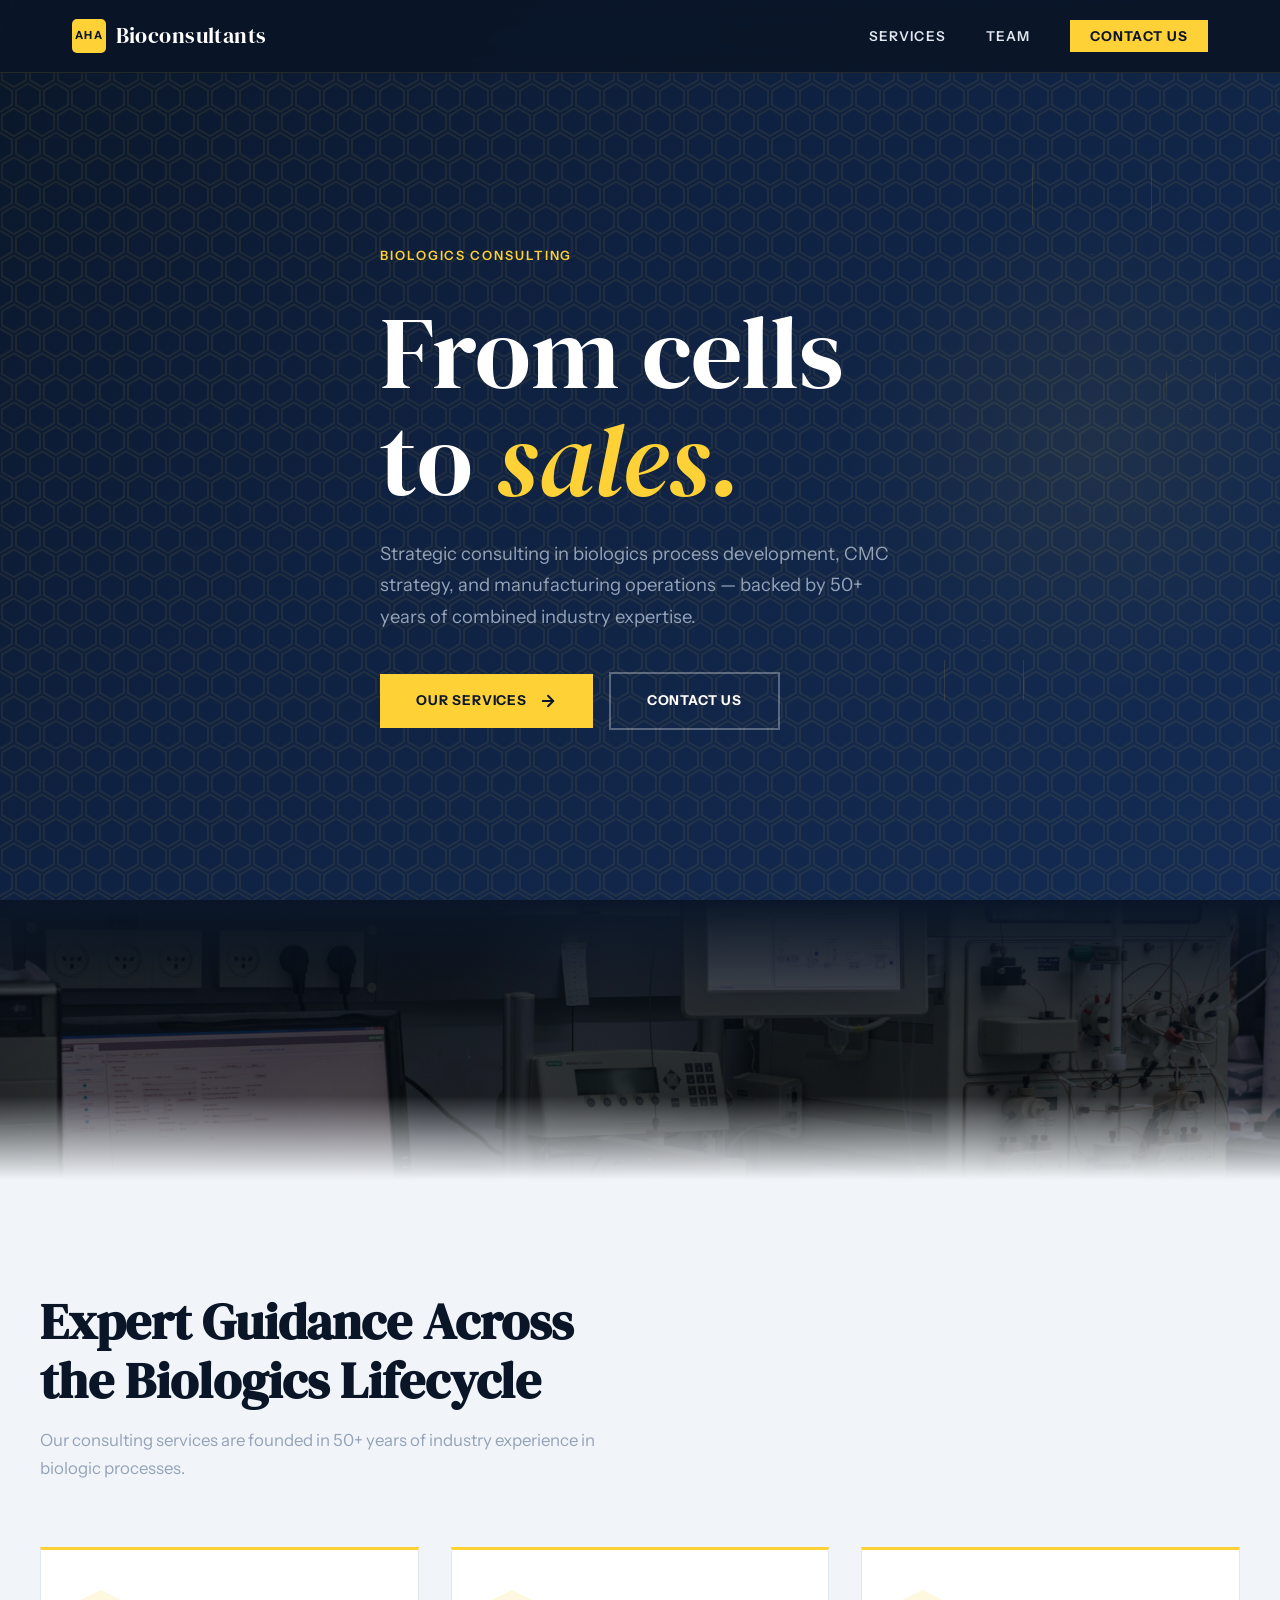
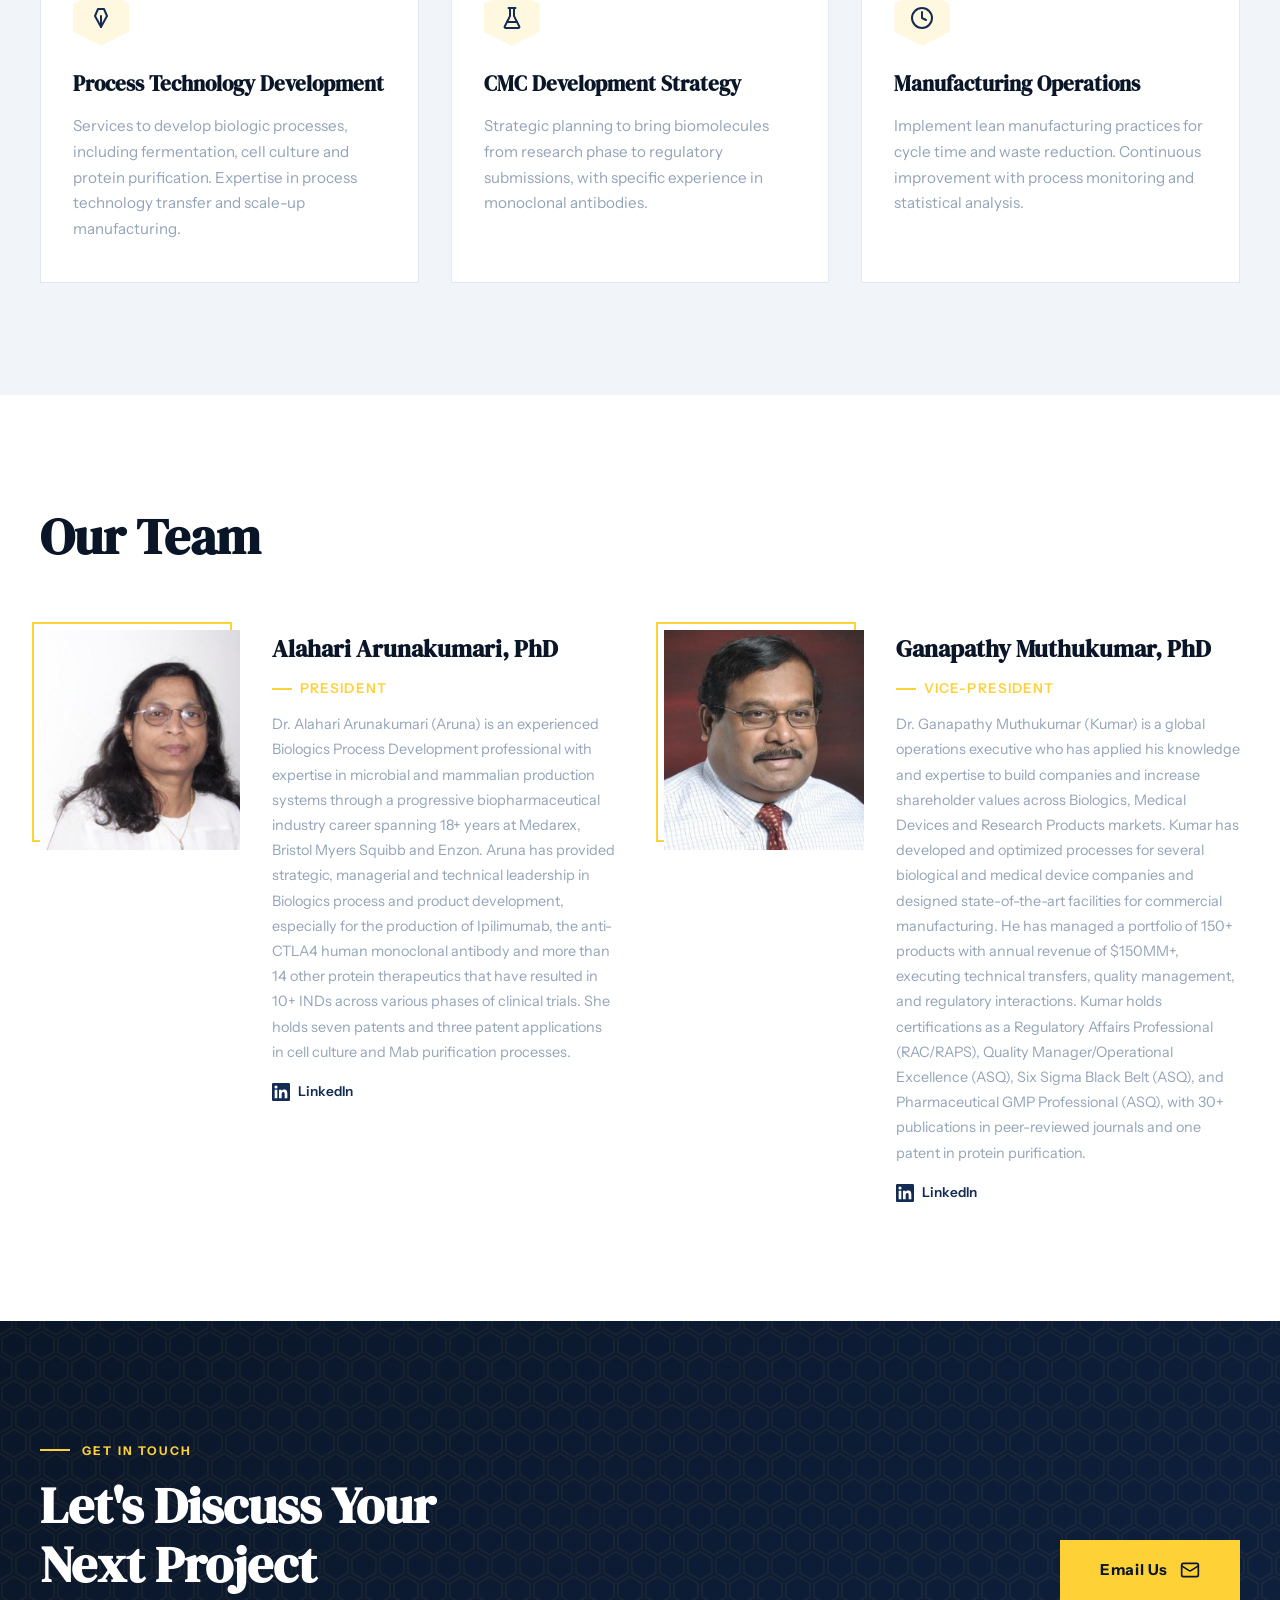
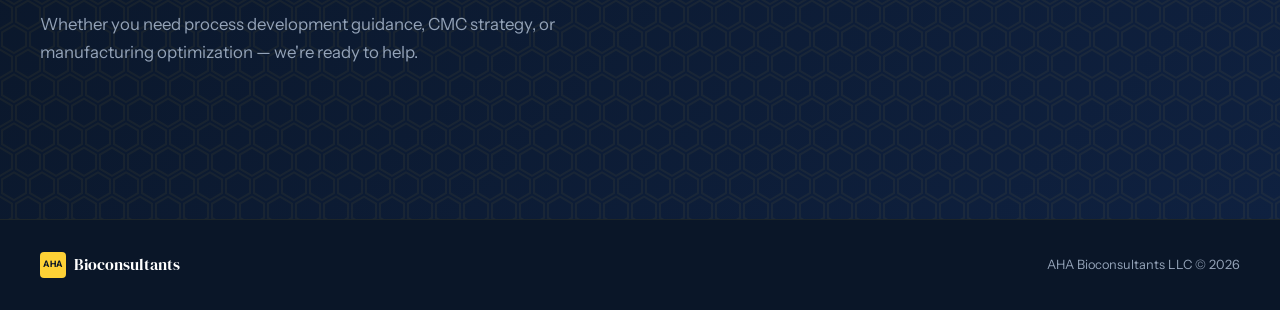
==== index.html @ 20a1c42f "Initial commit: AHA Bioconsultants website rebuild Modern single-page static site replacing the old " ====
<!DOCTYPE html>
<html lang="en">
<head>
    <meta charset="UTF-8">
    <meta name="viewport" content="width=device-width, initial-scale=1.0">
    <title>AHA Bioconsultants — From Cells to Sales</title>
    <meta name="description" content="AHA Bioconsultants provides expert consulting in biologics process development, CMC strategy, and manufacturing operations with 50+ years of combined industry experience.">
    <link rel="preconnect" href="https://fonts.googleapis.com">
    <link rel="preconnect" href="https://fonts.gstatic.com" crossorigin>
    <link href="https://fonts.googleapis.com/css2?family=DM+Serif+Display:ital@0;1&family=Instrument+Sans:wght@400;500;600;700&display=swap" rel="stylesheet">
    <style>
        /* ============================================
           CSS VARIABLES & RESET
           ============================================ */
        :root {
            --navy-900: #0a1628;
            --navy-800: #0f2140;
            --navy-700: #142c54;
            --navy-600: #1a3a6e;
            --navy-500: #234d8a;
            --slate-700: #364152;
            --slate-400: #94a3b8;
            --slate-200: #e2e8f0;
            --slate-100: #f1f5f9;
            --white: #ffffff;
            --yellow: #fed136;
            --yellow-dim: rgba(254, 209, 54, 0.15);
            --yellow-glow: rgba(254, 209, 54, 0.3);
            --font-display: 'DM Serif Display', Georgia, serif;
            --font-body: 'Instrument Sans', -apple-system, sans-serif;
        }

        *, *::before, *::after {
            margin: 0;
            padding: 0;
            box-sizing: border-box;
        }

        html {
            scroll-behavior: smooth;
            scroll-padding-top: 80px;
        }

        body {
            font-family: var(--font-body);
            color: var(--slate-700);
            background: var(--white);
            line-height: 1.6;
            -webkit-font-smoothing: antialiased;
            overflow-x: hidden;
        }

        img {
            max-width: 100%;
            display: block;
        }

        a {
            color: inherit;
            text-decoration: none;
        }

        /* ============================================
           ANIMATIONS
           ============================================ */
        @keyframes fadeUp {
            from { opacity: 0; transform: translateY(30px); }
            to   { opacity: 1; transform: translateY(0); }
        }

        @keyframes fadeIn {
            from { opacity: 0; }
            to   { opacity: 1; }
        }

        @keyframes slideRight {
            from { opacity: 0; transform: translateX(-40px); }
            to   { opacity: 1; transform: translateX(0); }
        }

        @keyframes accentLine {
            from { width: 0; }
            to   { width: 60px; }
        }

        @keyframes hexFloat {
            0%, 100% { transform: translateY(0) rotate(0deg); }
            50%      { transform: translateY(-15px) rotate(3deg); }
        }

        /* Elements visible by default; JS adds .js-animate to body to enable animation */
        .js-animate .animate-on-scroll {
            opacity: 0;
            transform: translateY(30px);
            transition: opacity 0.7s ease, transform 0.7s ease;
        }

        .js-animate .animate-on-scroll.visible {
            opacity: 1;
            transform: translateY(0);
        }

        @media (prefers-reduced-motion: reduce) {
            .js-animate .animate-on-scroll {
                opacity: 1;
                transform: none;
            }
        }

        /* ============================================
           NAVIGATION
           ============================================ */
        .nav {
            position: fixed;
            top: 0;
            left: 0;
            right: 0;
            z-index: 1000;
            background: rgba(10, 22, 40, 0.95);
            backdrop-filter: blur(12px);
            -webkit-backdrop-filter: blur(12px);
            border-bottom: 1px solid rgba(254, 209, 54, 0.1);
            transition: background 0.3s ease, box-shadow 0.3s ease;
        }

        .nav.scrolled {
            background: rgba(10, 22, 40, 0.98);
            box-shadow: 0 4px 30px rgba(0, 0, 0, 0.3);
        }

        .nav__inner {
            max-width: 1200px;
            margin: 0 auto;
            padding: 0 2rem;
            display: flex;
            align-items: center;
            justify-content: space-between;
            height: 72px;
        }

        .nav__brand {
            font-family: var(--font-display);
            font-size: 1.35rem;
            color: var(--white);
            letter-spacing: 0.02em;
            display: flex;
            align-items: center;
            gap: 0.6rem;
        }

        .nav__logo {
            width: 34px;
            height: 34px;
            background: var(--yellow);
            border-radius: 5px;
            display: flex;
            align-items: center;
            justify-content: center;
            flex-shrink: 0;
        }

        .nav__logo span {
            font-family: var(--font-body);
            font-size: 0.7rem;
            font-weight: 700;
            letter-spacing: 0.12em;
            color: var(--navy-900);
            line-height: 1;
        }

        .nav__links {
            display: flex;
            align-items: center;
            gap: 2.5rem;
            list-style: none;
        }

        .nav__links a {
            font-size: 0.85rem;
            font-weight: 600;
            color: var(--slate-200);
            letter-spacing: 0.08em;
            text-transform: uppercase;
            position: relative;
            padding: 0.25rem 0;
            transition: color 0.3s ease;
        }

        .nav__links a::after {
            content: '';
            position: absolute;
            bottom: -2px;
            left: 0;
            width: 0;
            height: 2px;
            background: var(--yellow);
            transition: width 0.3s ease;
        }

        .nav__links a:hover {
            color: var(--yellow);
        }

        .nav__links a:hover::after {
            width: 100%;
        }

        .nav__links .nav__cta {
            background: var(--yellow);
            color: var(--navy-900);
            padding: 0.5rem 1.25rem;
            font-weight: 700;
            transition: background 0.3s ease, color 0.3s ease;
        }

        .nav__links .nav__cta::after {
            display: none;
        }

        .nav__links .nav__cta:hover {
            background: var(--white);
            color: var(--navy-900);
        }

        .nav__toggle {
            display: none;
            flex-direction: column;
            gap: 5px;
            background: none;
            border: none;
            cursor: pointer;
            padding: 4px;
        }

        .nav__toggle span {
            display: block;
            width: 24px;
            height: 2px;
            background: var(--white);
            transition: transform 0.3s ease, opacity 0.3s ease;
        }

        /* ============================================
           HERO
           ============================================ */
        .hero {
            position: relative;
            min-height: 100vh;
            display: flex;
            align-items: center;
            background: linear-gradient(135deg, var(--navy-900) 0%, var(--navy-800) 40%, var(--navy-700) 100%);
            overflow: hidden;
        }

        /* Hexagonal background texture */
        .hero__texture {
            position: absolute;
            inset: 0;
            opacity: 0.07;
            background-image: url("data:image/svg+xml,%3Csvg xmlns='http://www.w3.org/2000/svg' width='28' height='49' viewBox='0 0 28 49'%3E%3Cg fill-rule='evenodd'%3E%3Cg fill='%23fed136' fill-opacity='1'%3E%3Cpath d='M13.99 9.25l13 7.5v15l-13 7.5L1 31.75v-15l12.99-7.5zM3 17.9v12.7l10.99 6.34 11-6.35V17.9l-11-6.34L3 17.9zM0 15l12.98-7.5V0h-2v6.35L0 12.69v2.3zm0 18.5L12.98 41v8h-2v-6.85L0 35.81v-2.3zM15 0v7.5L27.99 15H28v-2.31h-.01L17 6.35V0h-2zm0 49v-8l12.99-7.5H28v2.31h-.01L17 42.15V49h-2z'/%3E%3C/g%3E%3C/g%3E%3C/svg%3E");
        }

        /* Floating hex decorations */
        .hero__hex {
            position: absolute;
            width: 120px;
            height: 120px;
            border: 1px solid rgba(254, 209, 54, 0.12);
            clip-path: polygon(50% 0%, 100% 25%, 100% 75%, 50% 100%, 0% 75%, 0% 25%);
            animation: hexFloat 8s ease-in-out infinite;
        }

        .hero__hex--1 {
            top: 15%;
            right: 10%;
            animation-delay: 0s;
        }

        .hero__hex--2 {
            bottom: 20%;
            right: 20%;
            width: 80px;
            height: 80px;
            animation-delay: -3s;
        }

        .hero__hex--3 {
            top: 40%;
            right: 5%;
            width: 50px;
            height: 50px;
            border-color: rgba(254, 209, 54, 0.08);
            animation-delay: -5s;
        }

        /* Gradient glow */
        .hero__glow {
            position: absolute;
            top: 50%;
            right: 15%;
            width: 500px;
            height: 500px;
            background: radial-gradient(circle, rgba(254, 209, 54, 0.06) 0%, transparent 70%);
            transform: translate(50%, -50%);
            pointer-events: none;
        }

        .hero__content {
            position: relative;
            z-index: 2;
            max-width: 1200px;
            margin: 0 auto;
            padding: 0 2rem;
            padding-top: 72px;
        }

        .hero__label {
            display: inline-flex;
            align-items: center;
            gap: 0.75rem;
            font-size: 0.8rem;
            font-weight: 600;
            letter-spacing: 0.15em;
            text-transform: uppercase;
            color: var(--yellow);
            margin-bottom: 2rem;
            animation: fadeUp 0.8s ease both;
            animation-delay: 0.2s;
        }

        .hero__heading {
            font-family: var(--font-display);
            font-size: clamp(3.5rem, 8vw, 6.5rem);
            font-weight: 400;
            color: var(--white);
            line-height: 1.05;
            margin-bottom: 1.5rem;
            animation: fadeUp 0.8s ease both;
            animation-delay: 0.4s;
        }

        .hero__heading em {
            font-style: italic;
            color: var(--yellow);
        }

        .hero__sub {
            font-size: 1.15rem;
            color: var(--slate-400);
            max-width: 520px;
            line-height: 1.7;
            margin-bottom: 2.5rem;
            animation: fadeUp 0.8s ease both;
            animation-delay: 0.6s;
        }

        .hero__cta {
            display: inline-flex;
            align-items: center;
            gap: 0.75rem;
            background: var(--yellow);
            color: var(--navy-900);
            font-weight: 700;
            font-size: 0.85rem;
            letter-spacing: 0.06em;
            text-transform: uppercase;
            padding: 1rem 2.25rem;
            border: none;
            cursor: pointer;
            transition: all 0.3s ease;
            animation: fadeUp 0.8s ease both;
            animation-delay: 0.8s;
        }

        .hero__cta:hover {
            background: var(--white);
            box-shadow: 0 8px 30px rgba(254, 209, 54, 0.3);
            transform: translateY(-2px);
        }

        .hero__cta svg {
            transition: transform 0.3s ease;
        }

        .hero__cta:hover svg {
            transform: translateX(4px);
        }

        .hero__buttons {
            display: flex;
            align-items: center;
            gap: 1rem;
            flex-wrap: wrap;
            animation: fadeUp 0.8s ease both;
            animation-delay: 0.8s;
        }

        .hero__cta--secondary {
            display: inline-flex;
            align-items: center;
            gap: 0.75rem;
            background: transparent;
            color: var(--white);
            font-weight: 700;
            font-size: 0.85rem;
            letter-spacing: 0.06em;
            text-transform: uppercase;
            padding: 1rem 2.25rem;
            border: 2px solid rgba(255, 255, 255, 0.3);
            cursor: pointer;
            transition: all 0.3s ease;
        }

        .hero__cta--secondary:hover {
            border-color: var(--yellow);
            color: var(--yellow);
        }

        /* Lab image banner */
        .hero-banner {
            position: relative;
            height: 280px;
            overflow: hidden;
        }

        .hero-banner img {
            width: 100%;
            height: 100%;
            object-fit: cover;
            object-position: center 40%;
        }

        .hero-banner::after {
            content: '';
            position: absolute;
            inset: 0;
            background: linear-gradient(
                to bottom,
                var(--navy-900) 0%,
                rgba(10, 22, 40, 0.4) 30%,
                rgba(10, 22, 40, 0.2) 70%,
                var(--slate-100) 100%
            );
        }

        @media (max-width: 768px) {
            .hero-banner {
                height: 180px;
            }
        }

        /* ============================================
           SECTION SHARED
           ============================================ */
        .section {
            padding: 7rem 2rem;
        }

        .section__inner {
            max-width: 1200px;
            margin: 0 auto;
        }

        .section__label {
            display: inline-flex;
            align-items: center;
            gap: 0.75rem;
            font-size: 0.75rem;
            font-weight: 700;
            letter-spacing: 0.18em;
            text-transform: uppercase;
            color: var(--yellow);
            margin-bottom: 1rem;
        }

        .section__label::before {
            content: '';
            display: block;
            width: 30px;
            height: 2px;
            background: var(--yellow);
        }

        .section__heading {
            font-family: var(--font-display);
            font-size: clamp(2.2rem, 4vw, 3.2rem);
            color: var(--navy-900);
            line-height: 1.15;
            margin-bottom: 1rem;
        }

        .section__sub {
            font-size: 1.05rem;
            color: var(--slate-400);
            max-width: 600px;
            line-height: 1.7;
        }

        /* ============================================
           SERVICES
           ============================================ */
        .services {
            background: var(--slate-100);
            position: relative;
        }

        .services__header {
            margin-bottom: 4rem;
        }

        .services__grid {
            display: grid;
            grid-template-columns: repeat(3, 1fr);
            gap: 2rem;
        }

        .service-card {
            background: var(--white);
            padding: 2.5rem 2rem;
            border: 1px solid var(--slate-200);
            border-top: 3px solid var(--yellow);
            position: relative;
            transition: all 0.4s ease;
        }

        .service-card:hover {
            transform: translateY(-6px);
            box-shadow: 0 20px 50px rgba(10, 22, 40, 0.08);
            border-top-color: var(--navy-700);
        }

        .service-card__icon {
            width: 56px;
            height: 56px;
            background: var(--yellow-dim);
            display: flex;
            align-items: center;
            justify-content: center;
            margin-bottom: 1.5rem;
            clip-path: polygon(50% 0%, 100% 25%, 100% 75%, 50% 100%, 0% 75%, 0% 25%);
        }

        .service-card__icon svg {
            width: 24px;
            height: 24px;
            color: var(--navy-700);
        }

        .service-card__title {
            font-family: var(--font-display);
            font-size: 1.3rem;
            color: var(--navy-900);
            margin-bottom: 1rem;
            line-height: 1.3;
        }

        .service-card__text {
            font-size: 0.95rem;
            color: var(--slate-400);
            line-height: 1.7;
        }

        /* ============================================
           TEAM
           ============================================ */
        .team {
            background: var(--white);
        }

        .team__header {
            margin-bottom: 4rem;
        }

        .team__grid {
            display: grid;
            grid-template-columns: repeat(2, 1fr);
            gap: 3rem;
        }

        .team-card {
            display: grid;
            grid-template-columns: 200px 1fr;
            gap: 2rem;
            align-items: start;
        }

        .team-card__photo-wrap {
            position: relative;
        }

        .team-card__photo-wrap::before {
            content: '';
            position: absolute;
            top: -8px;
            left: -8px;
            right: 8px;
            bottom: 8px;
            border: 2px solid var(--yellow);
            z-index: 0;
        }

        .team-card__photo {
            position: relative;
            z-index: 1;
            width: 200px;
            height: 220px;
            object-fit: cover;
            filter: grayscale(20%);
            transition: filter 0.4s ease;
        }

        .team-card:hover .team-card__photo {
            filter: grayscale(0%);
        }

        .team-card__name {
            font-family: var(--font-display);
            font-size: 1.5rem;
            color: var(--navy-900);
            margin-bottom: 0.25rem;
        }

        .team-card__role {
            font-size: 0.85rem;
            font-weight: 600;
            letter-spacing: 0.08em;
            text-transform: uppercase;
            color: var(--yellow);
            display: inline-flex;
            align-items: center;
            gap: 0.5rem;
            margin-bottom: 0.75rem;
        }

        .team-card__role::before {
            content: '';
            display: block;
            width: 20px;
            height: 2px;
            background: var(--yellow);
        }

        .team-card__bio {
            font-size: 0.9rem;
            color: var(--slate-400);
            line-height: 1.75;
            margin-bottom: 1rem;
        }

        .team-card__linkedin {
            display: inline-flex;
            align-items: center;
            gap: 0.5rem;
            font-size: 0.85rem;
            font-weight: 600;
            color: var(--navy-700);
            transition: color 0.3s ease;
        }

        .team-card__linkedin:hover {
            color: var(--yellow);
        }

        .team-card__linkedin svg {
            width: 18px;
            height: 18px;
        }

        /* ============================================
           CONTACT
           ============================================ */
        .contact {
            background: linear-gradient(135deg, var(--navy-900) 0%, var(--navy-800) 100%);
            position: relative;
            overflow: hidden;
        }

        .contact__texture {
            position: absolute;
            inset: 0;
            opacity: 0.05;
            background-image: url("data:image/svg+xml,%3Csvg xmlns='http://www.w3.org/2000/svg' width='28' height='49' viewBox='0 0 28 49'%3E%3Cg fill-rule='evenodd'%3E%3Cg fill='%23fed136' fill-opacity='1'%3E%3Cpath d='M13.99 9.25l13 7.5v15l-13 7.5L1 31.75v-15l12.99-7.5zM3 17.9v12.7l10.99 6.34 11-6.35V17.9l-11-6.34L3 17.9zM0 15l12.98-7.5V0h-2v6.35L0 12.69v2.3zm0 18.5L12.98 41v8h-2v-6.85L0 35.81v-2.3zM15 0v7.5L27.99 15H28v-2.31h-.01L17 6.35V0h-2zm0 49v-8l12.99-7.5H28v2.31h-.01L17 42.15V49h-2z'/%3E%3C/g%3E%3C/g%3E%3C/svg%3E");
        }

        .contact .section__heading {
            color: var(--white);
        }

        .contact .section__sub {
            color: var(--slate-400);
            margin-bottom: 2.5rem;
        }

        .contact__inner {
            position: relative;
            z-index: 2;
            display: flex;
            align-items: center;
            justify-content: space-between;
            gap: 3rem;
        }

        .contact__cta {
            display: inline-flex;
            align-items: center;
            gap: 0.75rem;
            background: var(--yellow);
            color: var(--navy-900);
            font-weight: 700;
            font-size: 0.95rem;
            letter-spacing: 0.04em;
            padding: 1.1rem 2.5rem;
            border: none;
            transition: all 0.3s ease;
            flex-shrink: 0;
        }

        .contact__cta:hover {
            background: var(--white);
            box-shadow: 0 8px 30px rgba(254, 209, 54, 0.25);
            transform: translateY(-2px);
        }

        .contact__cta svg {
            width: 20px;
            height: 20px;
            transition: transform 0.3s ease;
        }

        .contact__cta:hover svg {
            transform: translateX(4px);
        }

        /* ============================================
           FOOTER
           ============================================ */
        .footer {
            background: var(--navy-900);
            border-top: 1px solid rgba(254, 209, 54, 0.08);
            padding: 2rem;
        }

        .footer__inner {
            max-width: 1200px;
            margin: 0 auto;
            display: flex;
            align-items: center;
            justify-content: space-between;
        }

        .footer__copy {
            font-size: 0.8rem;
            color: var(--slate-400);
        }

        .footer__brand {
            font-family: var(--font-display);
            font-size: 1rem;
            color: var(--white);
            display: flex;
            align-items: center;
            gap: 0.5rem;
        }

        .footer__logo {
            width: 26px;
            height: 26px;
            background: var(--yellow);
            border-radius: 4px;
            display: flex;
            align-items: center;
            justify-content: center;
            flex-shrink: 0;
        }

        .footer__logo span {
            font-family: var(--font-body);
            font-size: 0.55rem;
            font-weight: 700;
            letter-spacing: 0.1em;
            color: var(--navy-900);
            line-height: 1;
        }

        /* ============================================
           MOBILE RESPONSIVE
           ============================================ */
        @media (max-width: 1024px) {
            .services__grid {
                grid-template-columns: 1fr;
                gap: 1.5rem;
            }

            .team__grid {
                grid-template-columns: 1fr;
                gap: 3rem;
            }
        }

        @media (max-width: 768px) {
            .nav__links {
                display: none;
                position: absolute;
                top: 72px;
                left: 0;
                right: 0;
                background: rgba(10, 22, 40, 0.98);
                flex-direction: column;
                padding: 1.5rem 2rem;
                gap: 1.25rem;
                border-bottom: 1px solid rgba(254, 209, 54, 0.1);
            }

            .nav__links.open {
                display: flex;
            }

            .nav__toggle {
                display: flex;
            }

            .hero__heading {
                font-size: clamp(2.5rem, 10vw, 4rem);
            }

            .section {
                padding: 5rem 1.5rem;
            }

            .team-card {
                grid-template-columns: 1fr;
                justify-items: center;
                text-align: center;
            }

            .team-card__photo-wrap::before {
                top: -6px;
                left: -6px;
                right: 6px;
                bottom: 6px;
            }

            .team-card__role::before {
                display: none;
            }

            .team-card__photo {
                width: 180px;
                height: 200px;
            }

            .contact__inner {
                flex-direction: column;
                text-align: center;
            }

            .contact .section__sub {
                margin-left: auto;
                margin-right: auto;
            }

            .footer__inner {
                flex-direction: column;
                gap: 0.75rem;
                text-align: center;
            }

            .hero__hex {
                display: none;
            }
        }

        @media (max-width: 480px) {
            .hero {
                min-height: 90vh;
            }

            .hero__content {
                padding-top: 90px;
            }

            .service-card {
                padding: 2rem 1.5rem;
            }
        }
    </style>
</head>
<body>

    <!-- ============================================
         NAVIGATION
         ============================================ -->
    <nav class="nav" id="nav">
        <div class="nav__inner">
            <a href="#page-top" class="nav__brand"><div class="nav__logo"><span>AHA</span></div> Bioconsultants</a>
            <ul class="nav__links" id="navLinks">
                <li><a href="#services">Services</a></li>
                <li><a href="#team">Team</a></li>
                <li><a href="#contact" class="nav__cta">Contact Us</a></li>
            </ul>
            <button class="nav__toggle" id="navToggle" aria-label="Toggle navigation">
                <span></span>
                <span></span>
                <span></span>
            </button>
        </div>
    </nav>

    <!-- ============================================
         HERO
         ============================================ -->
    <header class="hero" id="page-top">
        <div class="hero__texture"></div>
        <div class="hero__hex hero__hex--1"></div>
        <div class="hero__hex hero__hex--2"></div>
        <div class="hero__hex hero__hex--3"></div>
        <div class="hero__glow"></div>
        <div class="hero__content">
            <div class="hero__label">Biologics Consulting</div>
            <h1 class="hero__heading">From cells<br>to <em>sales.</em></h1>
            <p class="hero__sub">Strategic consulting in biologics process development, CMC strategy, and manufacturing operations — backed by 50+ years of combined industry expertise.</p>
            <div class="hero__buttons">
                <a href="#services" class="hero__cta">
                    Our Services
                    <svg xmlns="http://www.w3.org/2000/svg" width="18" height="18" viewBox="0 0 24 24" fill="none" stroke="currentColor" stroke-width="2.5" stroke-linecap="round" stroke-linejoin="round"><line x1="5" y1="12" x2="19" y2="12"/><polyline points="12 5 19 12 12 19"/></svg>
                </a>
                <a href="#contact" class="hero__cta--secondary">Contact Us</a>
            </div>
        </div>
    </header>

    <!-- Lab Image Banner -->
    <div class="hero-banner">
        <img src="./img/header-bg.jpg" alt="Biologics laboratory equipment" loading="eager">
    </div>

    <!-- ============================================
         SERVICES
         ============================================ -->
    <section class="section services" id="services">
        <div class="section__inner">
            <div class="services__header animate-on-scroll">
                <h2 class="section__heading">Expert Guidance Across<br>the Biologics Lifecycle</h2>
                <p class="section__sub">Our consulting services are founded in 50+ years of industry experience in biologic processes.</p>
            </div>
            <div class="services__grid">
                <div class="service-card animate-on-scroll">

                    <div class="service-card__icon">
                        <svg xmlns="http://www.w3.org/2000/svg" viewBox="0 0 24 24" fill="none" stroke="currentColor" stroke-width="2" stroke-linecap="round" stroke-linejoin="round"><path d="M9 3h6l3 7-6 11-6-11z"/><path d="M12 21V10"/></svg>
                    </div>
                    <h3 class="service-card__title">Process Technology Development</h3>
                    <p class="service-card__text">Services to develop biologic processes, including fermentation, cell culture and protein purification. Expertise in process technology transfer and scale-up manufacturing.</p>
                </div>
                <div class="service-card animate-on-scroll">

                    <div class="service-card__icon">
                        <svg xmlns="http://www.w3.org/2000/svg" viewBox="0 0 24 24" fill="none" stroke="currentColor" stroke-width="2" stroke-linecap="round" stroke-linejoin="round"><path d="M10 2v7.527a2 2 0 0 1-.211.896L4.72 20.55a1 1 0 0 0 .9 1.45h12.76a1 1 0 0 0 .9-1.45l-5.069-10.127A2 2 0 0 1 14 9.527V2"/><path d="M8.5 2h7"/><path d="M7 16h10"/></svg>
                    </div>
                    <h3 class="service-card__title">CMC Development Strategy</h3>
                    <p class="service-card__text">Strategic planning to bring biomolecules from research phase to regulatory submissions, with specific experience in monoclonal antibodies.</p>
                </div>
                <div class="service-card animate-on-scroll">

                    <div class="service-card__icon">
                        <svg xmlns="http://www.w3.org/2000/svg" viewBox="0 0 24 24" fill="none" stroke="currentColor" stroke-width="2" stroke-linecap="round" stroke-linejoin="round"><circle cx="12" cy="12" r="10"/><path d="M12 6v6l4 2"/></svg>
                    </div>
                    <h3 class="service-card__title">Manufacturing Operations</h3>
                    <p class="service-card__text">Implement lean manufacturing practices for cycle time and waste reduction. Continuous improvement with process monitoring and statistical analysis.</p>
                </div>
            </div>
        </div>
    </section>

    <!-- ============================================
         TEAM
         ============================================ -->
    <section class="section team" id="team">
        <div class="section__inner">
            <div class="team__header animate-on-scroll">
                <h2 class="section__heading">Our Team</h2>
            </div>
            <div class="team__grid">
                <div class="team-card animate-on-scroll">
                    <div class="team-card__photo-wrap">
                        <img src="./AHA Bioconsultants_files/1.jpg" alt="Alahari Arunakumari, PhD" class="team-card__photo">
                    </div>
                    <div>
                        <h3 class="team-card__name">Alahari Arunakumari, PhD</h3>
                        <div class="team-card__role">President</div>
                        <p class="team-card__bio">Dr. Alahari Arunakumari (Aruna) is an experienced Biologics Process Development professional with expertise in microbial and mammalian production systems through a progressive biopharmaceutical industry career spanning 18+ years at Medarex, Bristol Myers Squibb and Enzon. Aruna has provided strategic, managerial and technical leadership in Biologics process and product development, especially for the production of Ipilimumab, the anti-CTLA4 human monoclonal antibody and more than 14 other protein therapeutics that have resulted in 10+ INDs across various phases of clinical trials. She holds seven patents and three patent applications in cell culture and Mab purification processes.</p>
                        <a href="https://www.linkedin.com/in/arunakumari-alahari-phd-083aa74/" target="_blank" rel="noopener noreferrer" class="team-card__linkedin">
                            <svg xmlns="http://www.w3.org/2000/svg" viewBox="0 0 24 24" fill="currentColor"><path d="M20.447 20.452h-3.554v-5.569c0-1.328-.027-3.037-1.852-3.037-1.853 0-2.136 1.445-2.136 2.939v5.667H9.351V9h3.414v1.561h.046c.477-.9 1.637-1.85 3.37-1.85 3.601 0 4.267 2.37 4.267 5.455v6.286zM5.337 7.433a2.062 2.062 0 01-2.063-2.065 2.064 2.064 0 112.063 2.065zm1.782 13.019H3.555V9h3.564v11.452zM22.225 0H1.771C.792 0 0 .774 0 1.729v20.542C0 23.227.792 24 1.771 24h20.451C23.2 24 24 23.227 24 22.271V1.729C24 .774 23.2 0 22.222 0h.003z"/></svg>
                            LinkedIn
                        </a>
                    </div>
                </div>
                <div class="team-card animate-on-scroll">
                    <div class="team-card__photo-wrap">
                        <img src="./AHA Bioconsultants_files/2.jpg" alt="Ganapathy Muthukumar, PhD" class="team-card__photo">
                    </div>
                    <div>
                        <h3 class="team-card__name">Ganapathy Muthukumar, PhD</h3>
                        <div class="team-card__role">Vice-President</div>
                        <p class="team-card__bio">Dr. Ganapathy Muthukumar (Kumar) is a global operations executive who has applied his knowledge and expertise to build companies and increase shareholder values across Biologics, Medical Devices and Research Products markets. Kumar has developed and optimized processes for several biological and medical device companies and designed state-of-the-art facilities for commercial manufacturing. He has managed a portfolio of 150+ products with annual revenue of $150MM+, executing technical transfers, quality management, and regulatory interactions. Kumar holds certifications as a Regulatory Affairs Professional (RAC/RAPS), Quality Manager/Operational Excellence (ASQ), Six Sigma Black Belt (ASQ), and Pharmaceutical GMP Professional (ASQ), with 30+ publications in peer-reviewed journals and one patent in protein purification.</p>
                        <a href="https://www.linkedin.com/in/ganapathy-muthukumar-576a6b1/" target="_blank" rel="noopener noreferrer" class="team-card__linkedin">
                            <svg xmlns="http://www.w3.org/2000/svg" viewBox="0 0 24 24" fill="currentColor"><path d="M20.447 20.452h-3.554v-5.569c0-1.328-.027-3.037-1.852-3.037-1.853 0-2.136 1.445-2.136 2.939v5.667H9.351V9h3.414v1.561h.046c.477-.9 1.637-1.85 3.37-1.85 3.601 0 4.267 2.37 4.267 5.455v6.286zM5.337 7.433a2.062 2.062 0 01-2.063-2.065 2.064 2.064 0 112.063 2.065zm1.782 13.019H3.555V9h3.564v11.452zM22.225 0H1.771C.792 0 0 .774 0 1.729v20.542C0 23.227.792 24 1.771 24h20.451C23.2 24 24 23.227 24 22.271V1.729C24 .774 23.2 0 22.222 0h.003z"/></svg>
                            LinkedIn
                        </a>
                    </div>
                </div>
            </div>
        </div>
    </section>

    <!-- ============================================
         CONTACT
         ============================================ -->
    <section class="section contact" id="contact">
        <div class="contact__texture"></div>
        <div class="section__inner">
            <div class="contact__inner">
                <div>
                    <div class="section__label">Get In Touch</div>
                    <h2 class="section__heading">Let's Discuss Your<br>Next Project</h2>
                    <p class="section__sub">Whether you need process development guidance, CMC strategy, or manufacturing optimization — we're ready to help.</p>
                </div>
                <a href="mailto:aruna@ahabio.com" class="contact__cta">
                    Email Us
                    <svg xmlns="http://www.w3.org/2000/svg" viewBox="0 0 24 24" fill="none" stroke="currentColor" stroke-width="2" stroke-linecap="round" stroke-linejoin="round"><rect width="20" height="16" x="2" y="4" rx="2"/><path d="m22 7-8.97 5.7a1.94 1.94 0 0 1-2.06 0L2 7"/></svg>
                </a>
            </div>
        </div>
    </section>

    <!-- ============================================
         FOOTER
         ============================================ -->
    <footer class="footer">
        <div class="footer__inner">
            <div class="footer__brand"><div class="footer__logo"><span>AHA</span></div> Bioconsultants</div>
            <div class="footer__copy">AHA Bioconsultants LLC &copy; 2026</div>
        </div>
    </footer>

    <!-- ============================================
         SCRIPTS
         ============================================ -->
    <script>
        // Mobile nav toggle
        const navToggle = document.getElementById('navToggle');
        const navLinks = document.getElementById('navLinks');

        navToggle.addEventListener('click', () => {
            navLinks.classList.toggle('open');
        });

        // Close mobile nav on link click
        navLinks.querySelectorAll('a').forEach(link => {
            link.addEventListener('click', () => {
                navLinks.classList.remove('open');
            });
        });

        // Nav scroll effect
        const nav = document.getElementById('nav');
        window.addEventListener('scroll', () => {
            nav.classList.toggle('scrolled', window.scrollY > 50);
        });

        // Scroll-triggered animations — only activate if IntersectionObserver works
        const animEls = document.querySelectorAll('.animate-on-scroll');

        if ('IntersectionObserver' in window) {
            document.body.classList.add('js-animate');

            const observer = new IntersectionObserver((entries) => {
                entries.forEach((entry) => {
                    if (entry.isIntersecting) {
                        const siblings = entry.target.parentElement.querySelectorAll('.animate-on-scroll');
                        const index = Array.from(siblings).indexOf(entry.target);
                        entry.target.style.transitionDelay = `${index * 0.15}s`;
                        entry.target.classList.add('visible');
                        observer.unobserve(entry.target);
                    }
                });
            }, { threshold: 0.05, rootMargin: '0px 0px -30px 0px' });

            animEls.forEach(el => observer.observe(el));
        }
    </script>

</body>
</html>
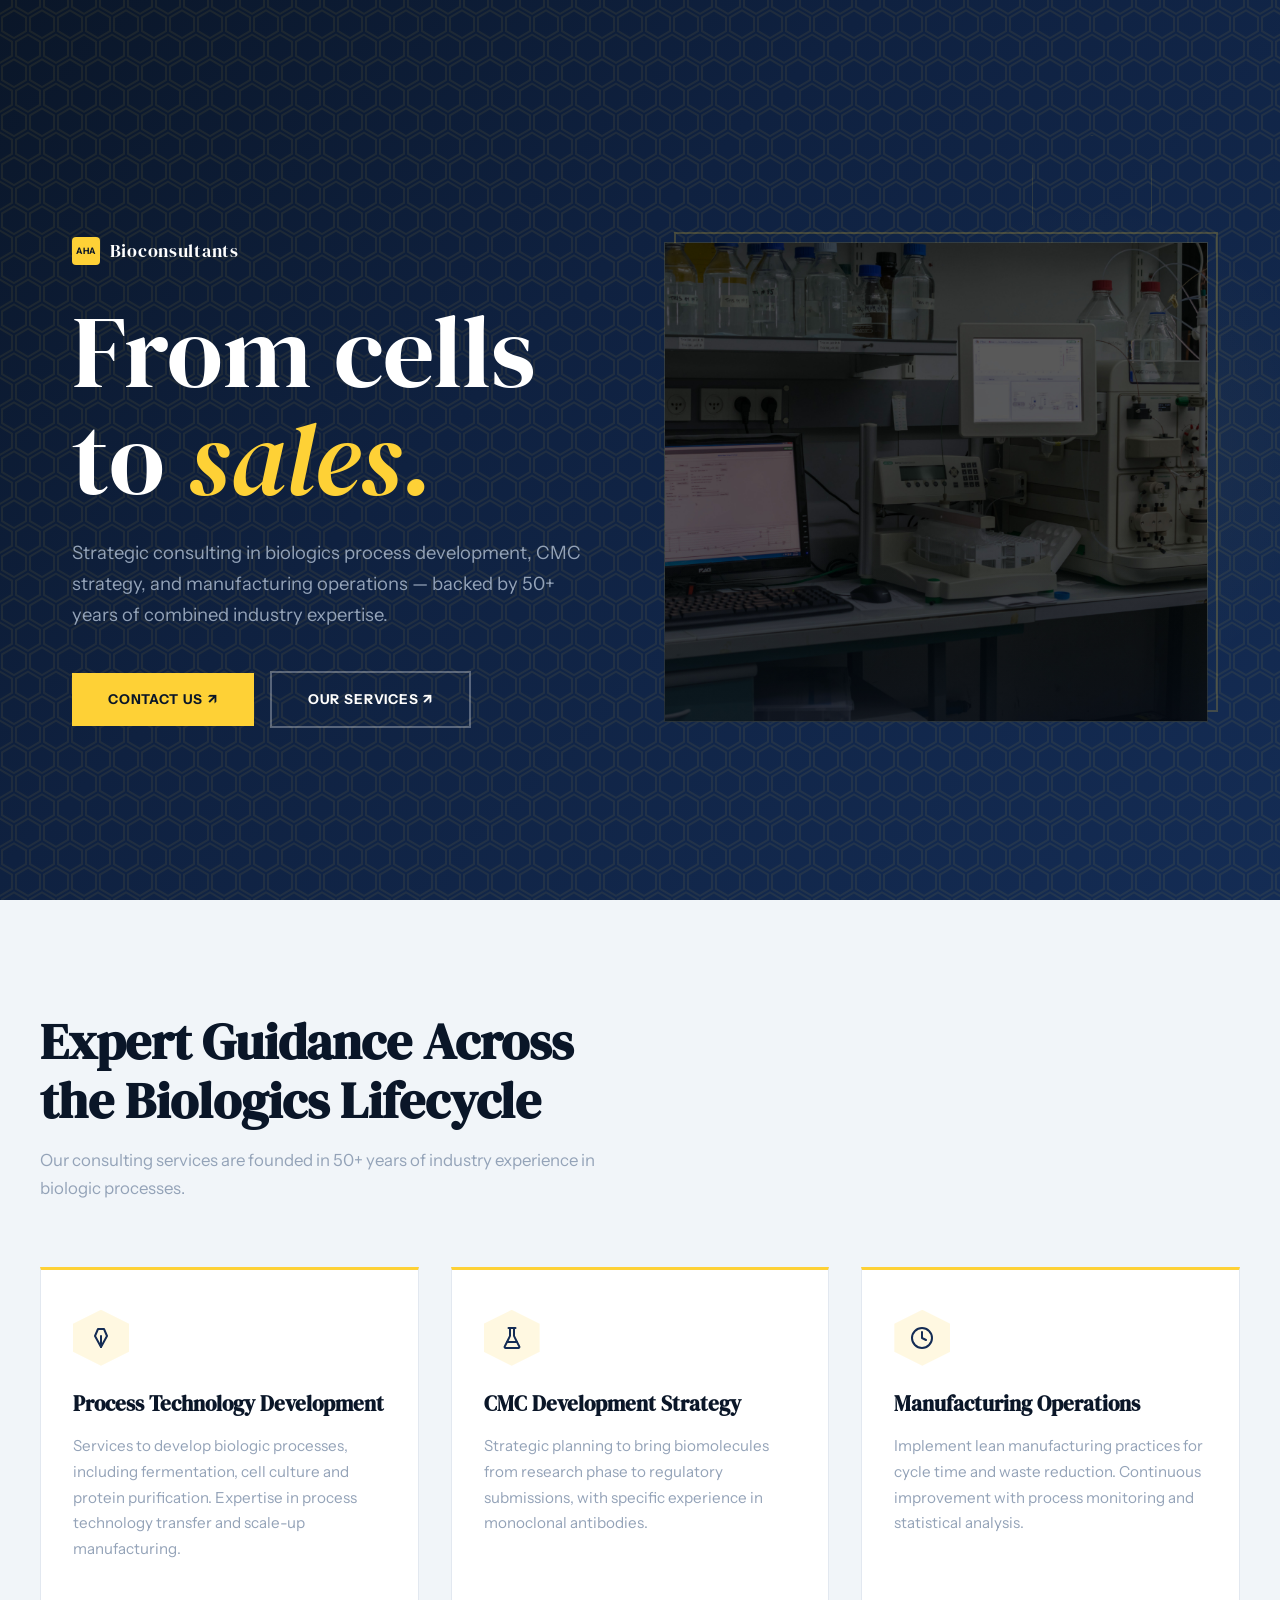
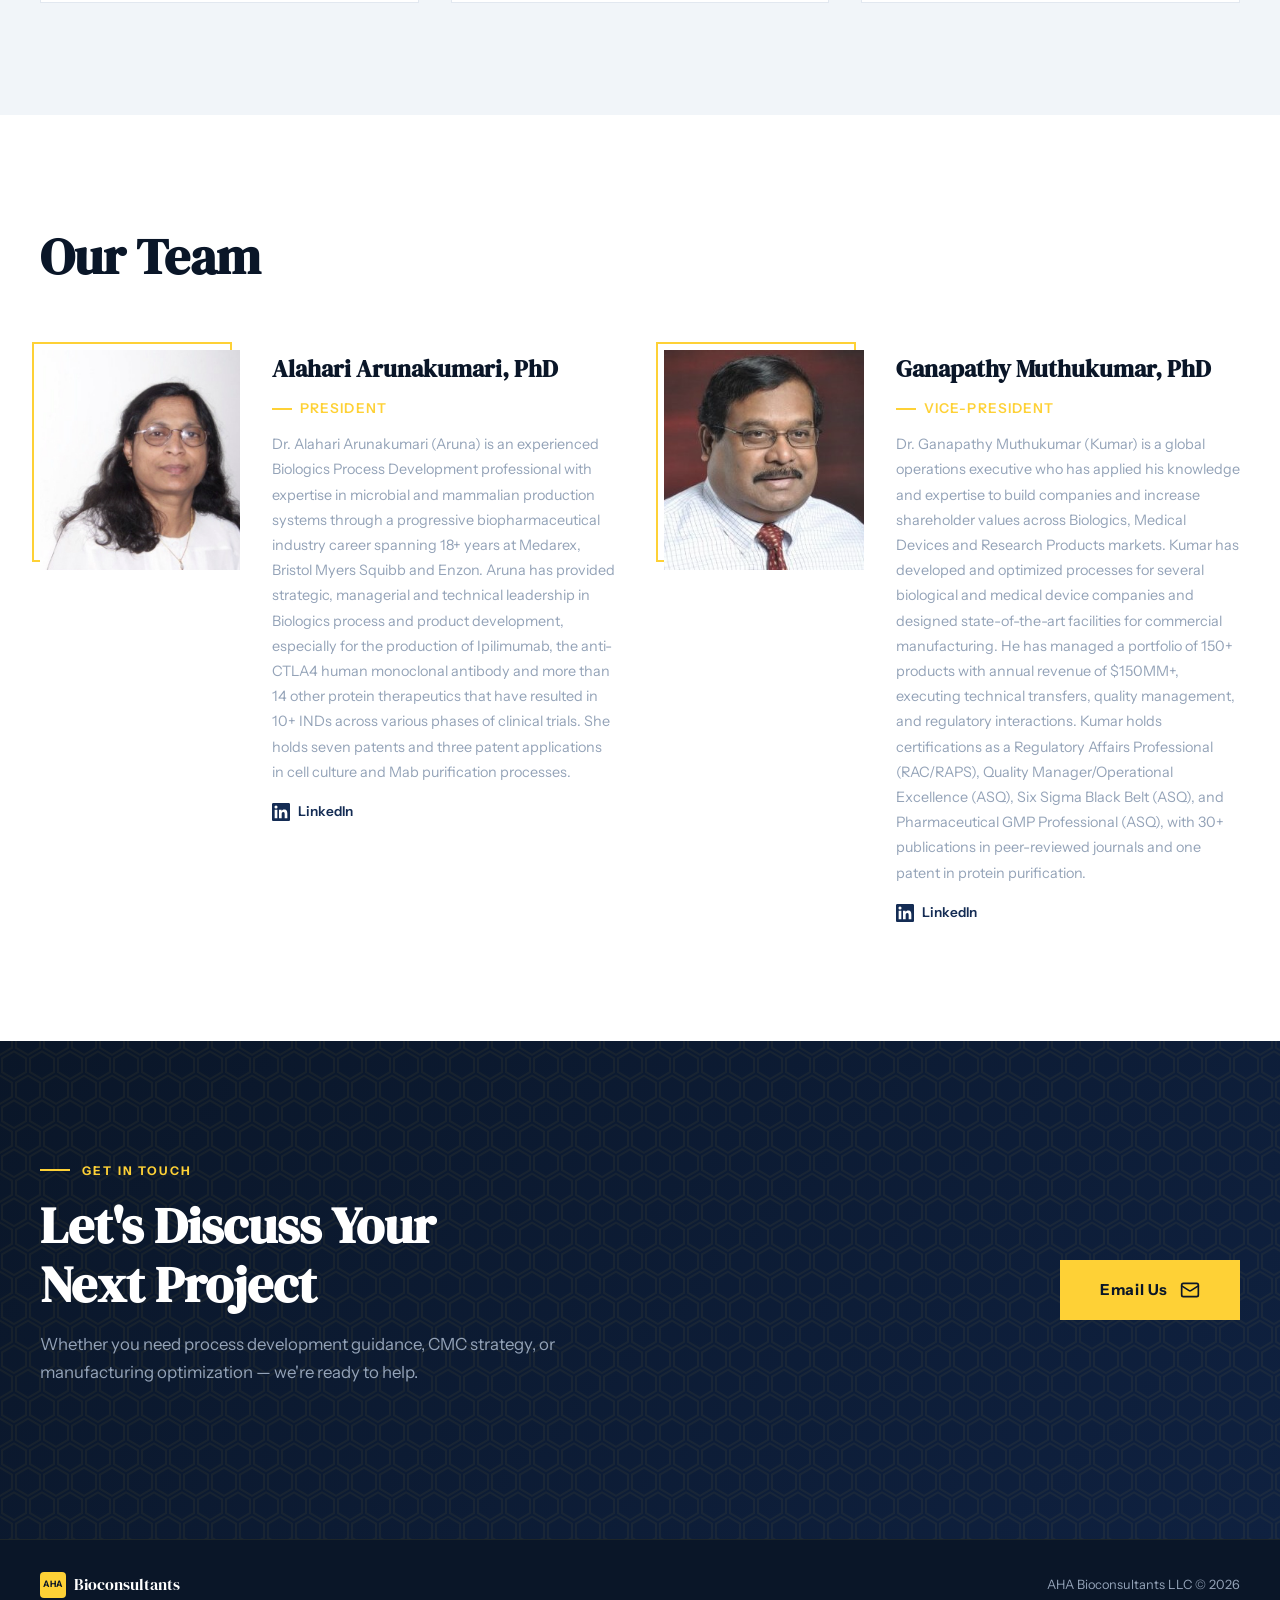
==== commit f23b47e2: "Redesign hero: remove nav, add lab image panel, swap CTA buttons - Remove fixed navigation bar; bran" ====
--- a/index.html
+++ b/index.html
@@ -38,7 +38,7 @@
 
         html {
             scroll-behavior: smooth;
-            scroll-padding-top: 80px;
+            scroll-padding-top: 0;
         }
 
         body {
@@ -107,138 +107,7 @@
             }
         }
 
-        /* ============================================
-           NAVIGATION
-           ============================================ */
-        .nav {
-            position: fixed;
-            top: 0;
-            left: 0;
-            right: 0;
-            z-index: 1000;
-            background: rgba(10, 22, 40, 0.95);
-            backdrop-filter: blur(12px);
-            -webkit-backdrop-filter: blur(12px);
-            border-bottom: 1px solid rgba(254, 209, 54, 0.1);
-            transition: background 0.3s ease, box-shadow 0.3s ease;
-        }
-
-        .nav.scrolled {
-            background: rgba(10, 22, 40, 0.98);
-            box-shadow: 0 4px 30px rgba(0, 0, 0, 0.3);
-        }
-
-        .nav__inner {
-            max-width: 1200px;
-            margin: 0 auto;
-            padding: 0 2rem;
-            display: flex;
-            align-items: center;
-            justify-content: space-between;
-            height: 72px;
-        }
-
-        .nav__brand {
-            font-family: var(--font-display);
-            font-size: 1.35rem;
-            color: var(--white);
-            letter-spacing: 0.02em;
-            display: flex;
-            align-items: center;
-            gap: 0.6rem;
-        }
-
-        .nav__logo {
-            width: 34px;
-            height: 34px;
-            background: var(--yellow);
-            border-radius: 5px;
-            display: flex;
-            align-items: center;
-            justify-content: center;
-            flex-shrink: 0;
-        }
-
-        .nav__logo span {
-            font-family: var(--font-body);
-            font-size: 0.7rem;
-            font-weight: 700;
-            letter-spacing: 0.12em;
-            color: var(--navy-900);
-            line-height: 1;
-        }
-
-        .nav__links {
-            display: flex;
-            align-items: center;
-            gap: 2.5rem;
-            list-style: none;
-        }
-
-        .nav__links a {
-            font-size: 0.85rem;
-            font-weight: 600;
-            color: var(--slate-200);
-            letter-spacing: 0.08em;
-            text-transform: uppercase;
-            position: relative;
-            padding: 0.25rem 0;
-            transition: color 0.3s ease;
-        }
-
-        .nav__links a::after {
-            content: '';
-            position: absolute;
-            bottom: -2px;
-            left: 0;
-            width: 0;
-            height: 2px;
-            background: var(--yellow);
-            transition: width 0.3s ease;
-        }
-
-        .nav__links a:hover {
-            color: var(--yellow);
-        }
-
-        .nav__links a:hover::after {
-            width: 100%;
-        }
-
-        .nav__links .nav__cta {
-            background: var(--yellow);
-            color: var(--navy-900);
-            padding: 0.5rem 1.25rem;
-            font-weight: 700;
-            transition: background 0.3s ease, color 0.3s ease;
-        }
-
-        .nav__links .nav__cta::after {
-            display: none;
-        }
-
-        .nav__links .nav__cta:hover {
-            background: var(--white);
-            color: var(--navy-900);
-        }
-
-        .nav__toggle {
-            display: none;
-            flex-direction: column;
-            gap: 5px;
-            background: none;
-            border: none;
-            cursor: pointer;
-            padding: 4px;
-        }
-
-        .nav__toggle span {
-            display: block;
-            width: 24px;
-            height: 2px;
-            background: var(--white);
-            transition: transform 0.3s ease, opacity 0.3s ease;
-        }
+        /* Navigation removed — eyebrow branding in hero */
 
         /* ============================================
            HERO
@@ -311,21 +180,45 @@
             max-width: 1200px;
             margin: 0 auto;
             padding: 0 2rem;
-            padding-top: 72px;
+            padding-top: 4rem;
+            display: grid;
+            grid-template-columns: 1fr 1fr;
+            gap: 3rem;
+            align-items: center;
         }
 
         .hero__label {
             display: inline-flex;
             align-items: center;
-            gap: 0.75rem;
-            font-size: 0.8rem;
-            font-weight: 600;
-            letter-spacing: 0.15em;
-            text-transform: uppercase;
-            color: var(--yellow);
+            gap: 0.6rem;
+            font-family: var(--font-display);
+            font-size: 1.15rem;
+            font-weight: 400;
+            letter-spacing: 0.04em;
+            color: var(--white);
             margin-bottom: 2rem;
             animation: fadeUp 0.8s ease both;
             animation-delay: 0.2s;
+        }
+
+        .hero__label-logo {
+            width: 28px;
+            height: 28px;
+            background: var(--yellow);
+            border-radius: 4px;
+            display: inline-flex;
+            align-items: center;
+            justify-content: center;
+            flex-shrink: 0;
+        }
+
+        .hero__label-logo span {
+            font-family: var(--font-body);
+            font-size: 0.55rem;
+            font-weight: 700;
+            letter-spacing: 0.1em;
+            color: var(--navy-900);
+            line-height: 1;
         }
 
         .hero__heading {
@@ -416,37 +309,42 @@
             color: var(--yellow);
         }
 
-        /* Lab image banner */
-        .hero-banner {
+        /* Hero image panel */
+        .hero__image-wrap {
             position: relative;
-            height: 280px;
-            overflow: hidden;
-        }
-
-        .hero-banner img {
+            animation: fadeIn 1s ease both;
+            animation-delay: 0.5s;
+        }
+
+        .hero__image {
             width: 100%;
-            height: 100%;
+            height: 480px;
             object-fit: cover;
             object-position: center 40%;
-        }
-
-        .hero-banner::after {
+            border: 1px solid rgba(254, 209, 54, 0.15);
+        }
+
+        .hero__image-wrap::before {
+            content: '';
+            position: absolute;
+            top: -10px;
+            right: -10px;
+            bottom: 10px;
+            left: 10px;
+            border: 2px solid rgba(254, 209, 54, 0.2);
+            z-index: -1;
+        }
+
+        .hero__image-wrap::after {
             content: '';
             position: absolute;
             inset: 0;
             background: linear-gradient(
                 to bottom,
-                var(--navy-900) 0%,
-                rgba(10, 22, 40, 0.4) 30%,
-                rgba(10, 22, 40, 0.2) 70%,
-                var(--slate-100) 100%
+                transparent 60%,
+                rgba(10, 22, 40, 0.4) 100%
             );
-        }
-
-        @media (max-width: 768px) {
-            .hero-banner {
-                height: 180px;
-            }
+            pointer-events: none;
         }
 
         /* ============================================
@@ -798,25 +696,21 @@
         }
 
         @media (max-width: 768px) {
-            .nav__links {
+            .hero__content {
+                grid-template-columns: 1fr;
+                padding-top: 3rem;
+            }
+
+            .hero__image-wrap {
+                order: -1;
+            }
+
+            .hero__image {
+                height: 280px;
+            }
+
+            .hero__image-wrap::before {
                 display: none;
-                position: absolute;
-                top: 72px;
-                left: 0;
-                right: 0;
-                background: rgba(10, 22, 40, 0.98);
-                flex-direction: column;
-                padding: 1.5rem 2rem;
-                gap: 1.25rem;
-                border-bottom: 1px solid rgba(254, 209, 54, 0.1);
-            }
-
-            .nav__links.open {
-                display: flex;
-            }
-
-            .nav__toggle {
-                display: flex;
             }
 
             .hero__heading {
@@ -872,11 +766,12 @@
 
         @media (max-width: 480px) {
             .hero {
-                min-height: 90vh;
+                min-height: auto;
+                padding-bottom: 3rem;
             }
 
             .hero__content {
-                padding-top: 90px;
+                padding-top: 2rem;
             }
 
             .service-card {
@@ -886,25 +781,6 @@
     </style>
 </head>
 <body>
-
-    <!-- ============================================
-         NAVIGATION
-         ============================================ -->
-    <nav class="nav" id="nav">
-        <div class="nav__inner">
-            <a href="#page-top" class="nav__brand"><div class="nav__logo"><span>AHA</span></div> Bioconsultants</a>
-            <ul class="nav__links" id="navLinks">
-                <li><a href="#services">Services</a></li>
-                <li><a href="#team">Team</a></li>
-                <li><a href="#contact" class="nav__cta">Contact Us</a></li>
-            </ul>
-            <button class="nav__toggle" id="navToggle" aria-label="Toggle navigation">
-                <span></span>
-                <span></span>
-                <span></span>
-            </button>
-        </div>
-    </nav>
 
     <!-- ============================================
          HERO
@@ -916,23 +792,20 @@
         <div class="hero__hex hero__hex--3"></div>
         <div class="hero__glow"></div>
         <div class="hero__content">
-            <div class="hero__label">Biologics Consulting</div>
-            <h1 class="hero__heading">From cells<br>to <em>sales.</em></h1>
-            <p class="hero__sub">Strategic consulting in biologics process development, CMC strategy, and manufacturing operations — backed by 50+ years of combined industry expertise.</p>
-            <div class="hero__buttons">
-                <a href="#services" class="hero__cta">
-                    Our Services
-                    <svg xmlns="http://www.w3.org/2000/svg" width="18" height="18" viewBox="0 0 24 24" fill="none" stroke="currentColor" stroke-width="2.5" stroke-linecap="round" stroke-linejoin="round"><line x1="5" y1="12" x2="19" y2="12"/><polyline points="12 5 19 12 12 19"/></svg>
-                </a>
-                <a href="#contact" class="hero__cta--secondary">Contact Us</a>
+            <div class="hero__text">
+                <div class="hero__label"><div class="hero__label-logo"><span>AHA</span></div> Bioconsultants</div>
+                <h1 class="hero__heading">From cells<br>to <em>sales.</em></h1>
+                <p class="hero__sub">Strategic consulting in biologics process development, CMC strategy, and manufacturing operations — backed by 50+ years of combined industry expertise.</p>
+                <div class="hero__buttons">
+                    <a href="mailto:aruna@ahabio.com" class="hero__cta">Contact Us ↗</a>
+                    <a href="#services" class="hero__cta--secondary">Our Services ↗</a>
+                </div>
+            </div>
+            <div class="hero__image-wrap">
+                <img src="./img/header-bg.jpg" alt="Biologics laboratory chromatography equipment" class="hero__image" loading="eager">
             </div>
         </div>
     </header>
-
-    <!-- Lab Image Banner -->
-    <div class="hero-banner">
-        <img src="./img/header-bg.jpg" alt="Biologics laboratory equipment" loading="eager">
-    </div>
 
     <!-- ============================================
          SERVICES
@@ -1047,27 +920,6 @@
          SCRIPTS
          ============================================ -->
     <script>
-        // Mobile nav toggle
-        const navToggle = document.getElementById('navToggle');
-        const navLinks = document.getElementById('navLinks');
-
-        navToggle.addEventListener('click', () => {
-            navLinks.classList.toggle('open');
-        });
-
-        // Close mobile nav on link click
-        navLinks.querySelectorAll('a').forEach(link => {
-            link.addEventListener('click', () => {
-                navLinks.classList.remove('open');
-            });
-        });
-
-        // Nav scroll effect
-        const nav = document.getElementById('nav');
-        window.addEventListener('scroll', () => {
-            nav.classList.toggle('scrolled', window.scrollY > 50);
-        });
-
         // Scroll-triggered animations — only activate if IntersectionObserver works
         const animEls = document.querySelectorAll('.animate-on-scroll');
 
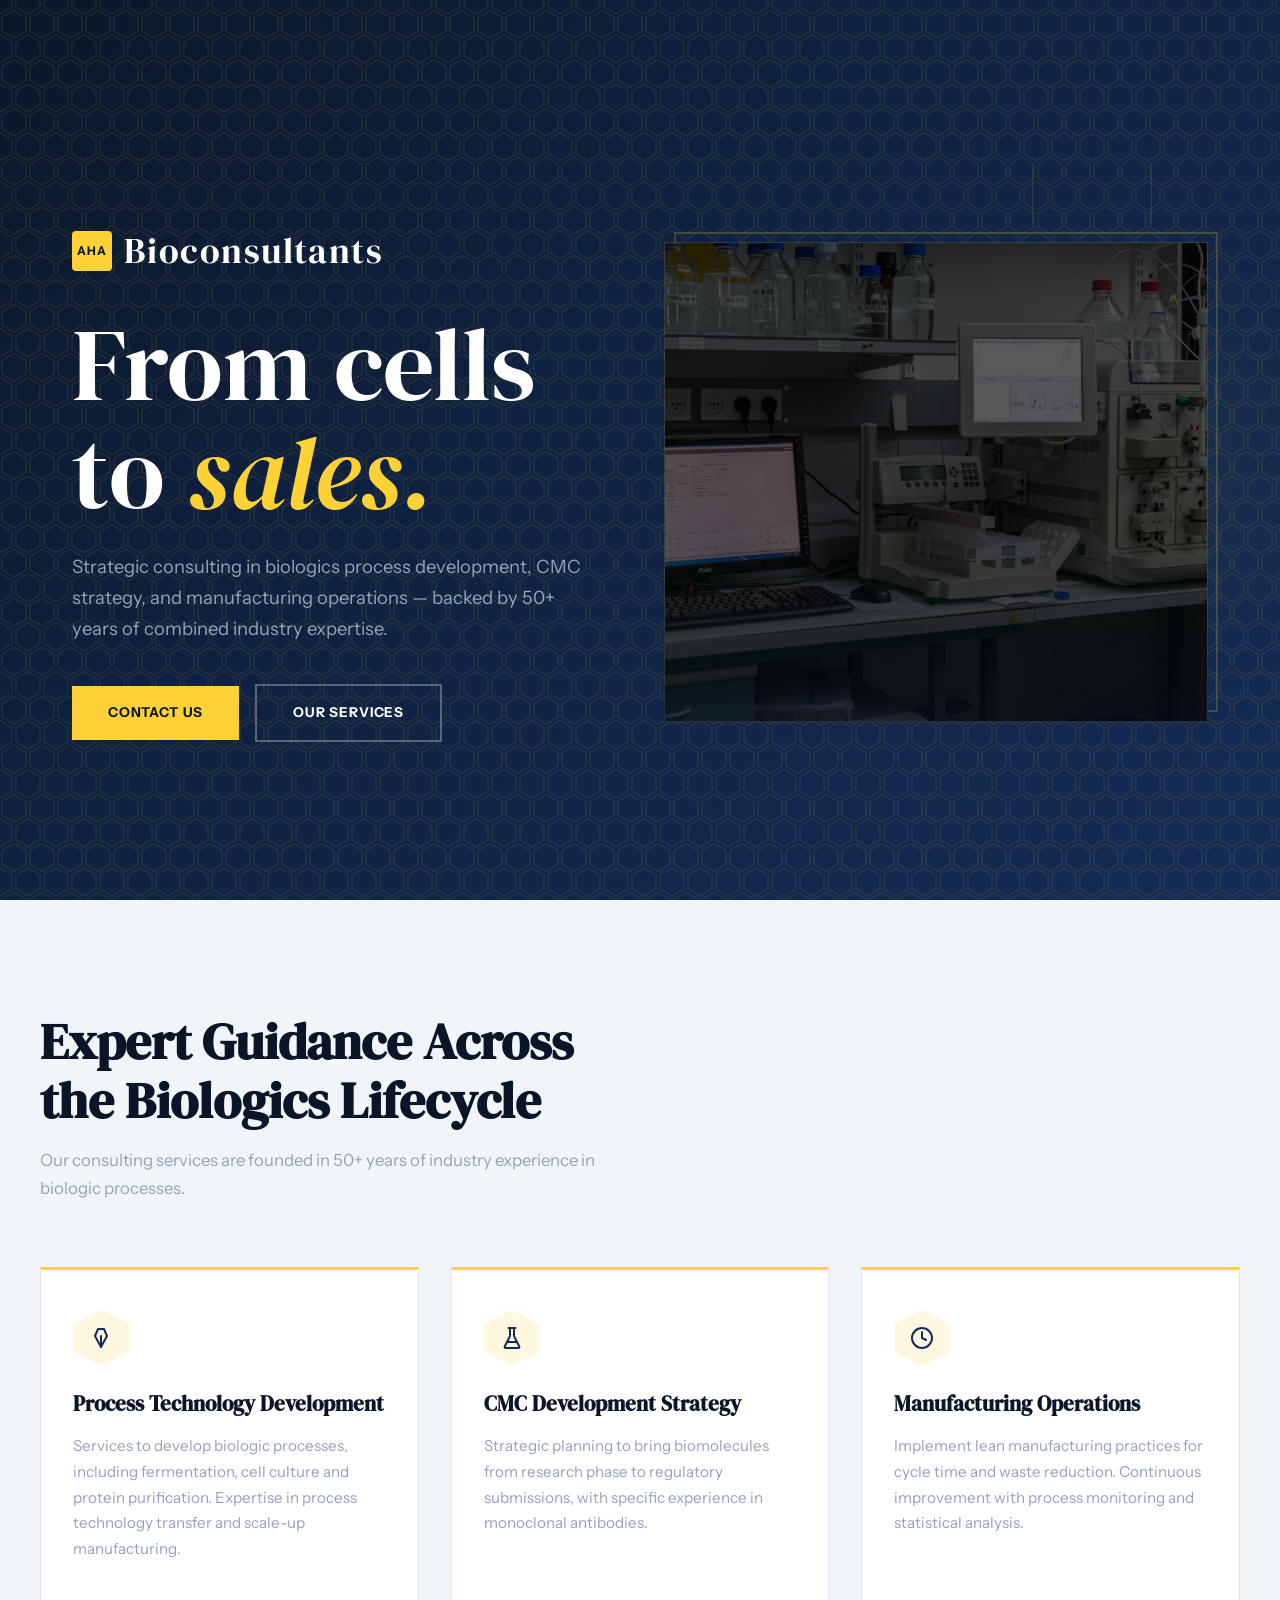
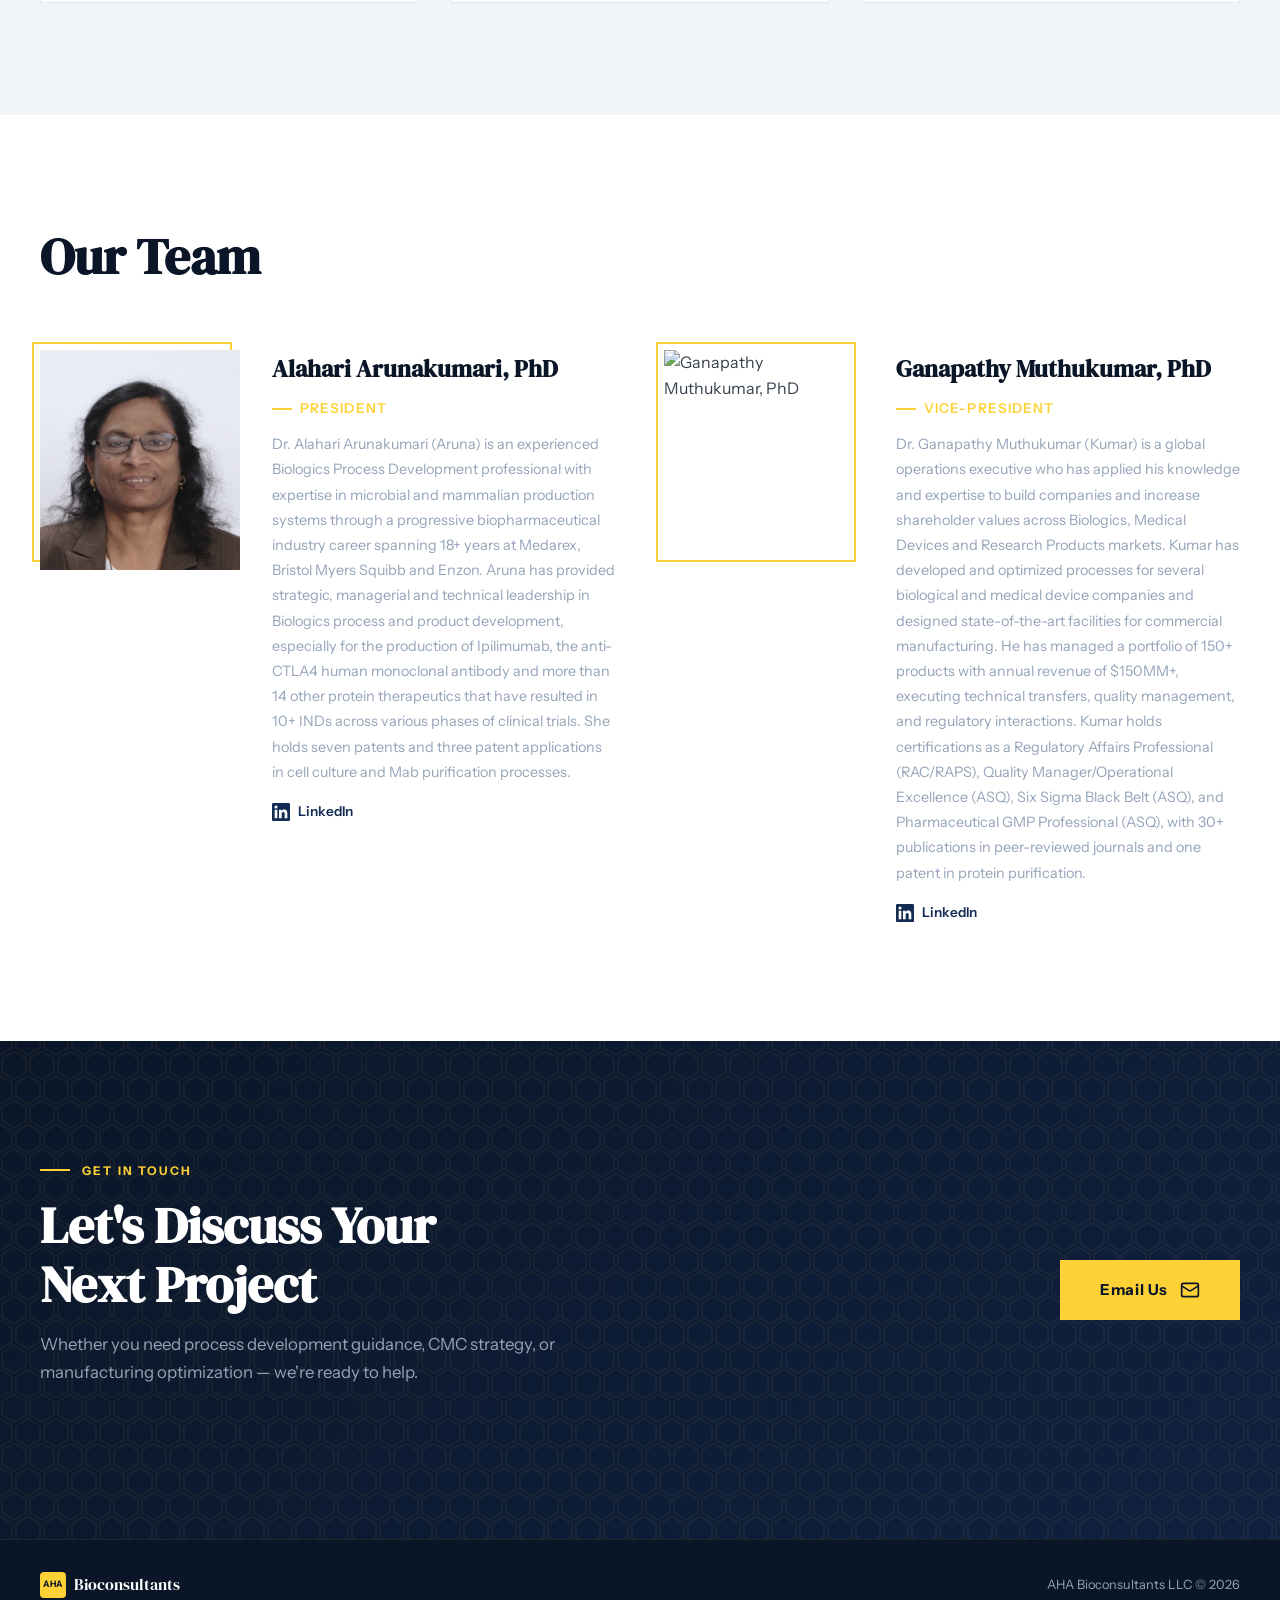
==== commit c84125c1: "Update contact email, team photos, hero buttons, and eyebrow size - Change mailto links to contact@a" ====
--- a/index.html
+++ b/index.html
@@ -190,9 +190,9 @@
         .hero__label {
             display: inline-flex;
             align-items: center;
-            gap: 0.6rem;
+            gap: 0.75rem;
             font-family: var(--font-display);
-            font-size: 1.15rem;
+            font-size: 2.25rem;
             font-weight: 400;
             letter-spacing: 0.04em;
             color: var(--white);
@@ -202,8 +202,8 @@
         }
 
         .hero__label-logo {
-            width: 28px;
-            height: 28px;
+            width: 40px;
+            height: 40px;
             background: var(--yellow);
             border-radius: 4px;
             display: inline-flex;
@@ -214,7 +214,7 @@
 
         .hero__label-logo span {
             font-family: var(--font-body);
-            font-size: 0.55rem;
+            font-size: 0.75rem;
             font-weight: 700;
             letter-spacing: 0.1em;
             color: var(--navy-900);
@@ -797,8 +797,8 @@
                 <h1 class="hero__heading">From cells<br>to <em>sales.</em></h1>
                 <p class="hero__sub">Strategic consulting in biologics process development, CMC strategy, and manufacturing operations — backed by 50+ years of combined industry expertise.</p>
                 <div class="hero__buttons">
-                    <a href="mailto:aruna@ahabio.com" class="hero__cta">Contact Us ↗</a>
-                    <a href="#services" class="hero__cta--secondary">Our Services ↗</a>
+                    <a href="mailto:contact@ahabio.com" class="hero__cta">Contact Us</a>
+                    <a href="#services" class="hero__cta--secondary">Our Services</a>
                 </div>
             </div>
             <div class="hero__image-wrap">
@@ -856,7 +856,7 @@
             <div class="team__grid">
                 <div class="team-card animate-on-scroll">
                     <div class="team-card__photo-wrap">
-                        <img src="./AHA Bioconsultants_files/1.jpg" alt="Alahari Arunakumari, PhD" class="team-card__photo">
+                        <img src="./img/aruna.png" alt="Alahari Arunakumari, PhD" class="team-card__photo">
                     </div>
                     <div>
                         <h3 class="team-card__name">Alahari Arunakumari, PhD</h3>
@@ -870,7 +870,7 @@
                 </div>
                 <div class="team-card animate-on-scroll">
                     <div class="team-card__photo-wrap">
-                        <img src="./AHA Bioconsultants_files/2.jpg" alt="Ganapathy Muthukumar, PhD" class="team-card__photo">
+                        <img src="./img/kumar.jpg" alt="Ganapathy Muthukumar, PhD" class="team-card__photo">
                     </div>
                     <div>
                         <h3 class="team-card__name">Ganapathy Muthukumar, PhD</h3>
@@ -898,7 +898,7 @@
                     <h2 class="section__heading">Let's Discuss Your<br>Next Project</h2>
                     <p class="section__sub">Whether you need process development guidance, CMC strategy, or manufacturing optimization — we're ready to help.</p>
                 </div>
-                <a href="mailto:aruna@ahabio.com" class="contact__cta">
+                <a href="mailto:contact@ahabio.com" class="contact__cta">
                     Email Us
                     <svg xmlns="http://www.w3.org/2000/svg" viewBox="0 0 24 24" fill="none" stroke="currentColor" stroke-width="2" stroke-linecap="round" stroke-linejoin="round"><rect width="20" height="16" x="2" y="4" rx="2"/><path d="m22 7-8.97 5.7a1.94 1.94 0 0 1-2.06 0L2 7"/></svg>
                 </a>
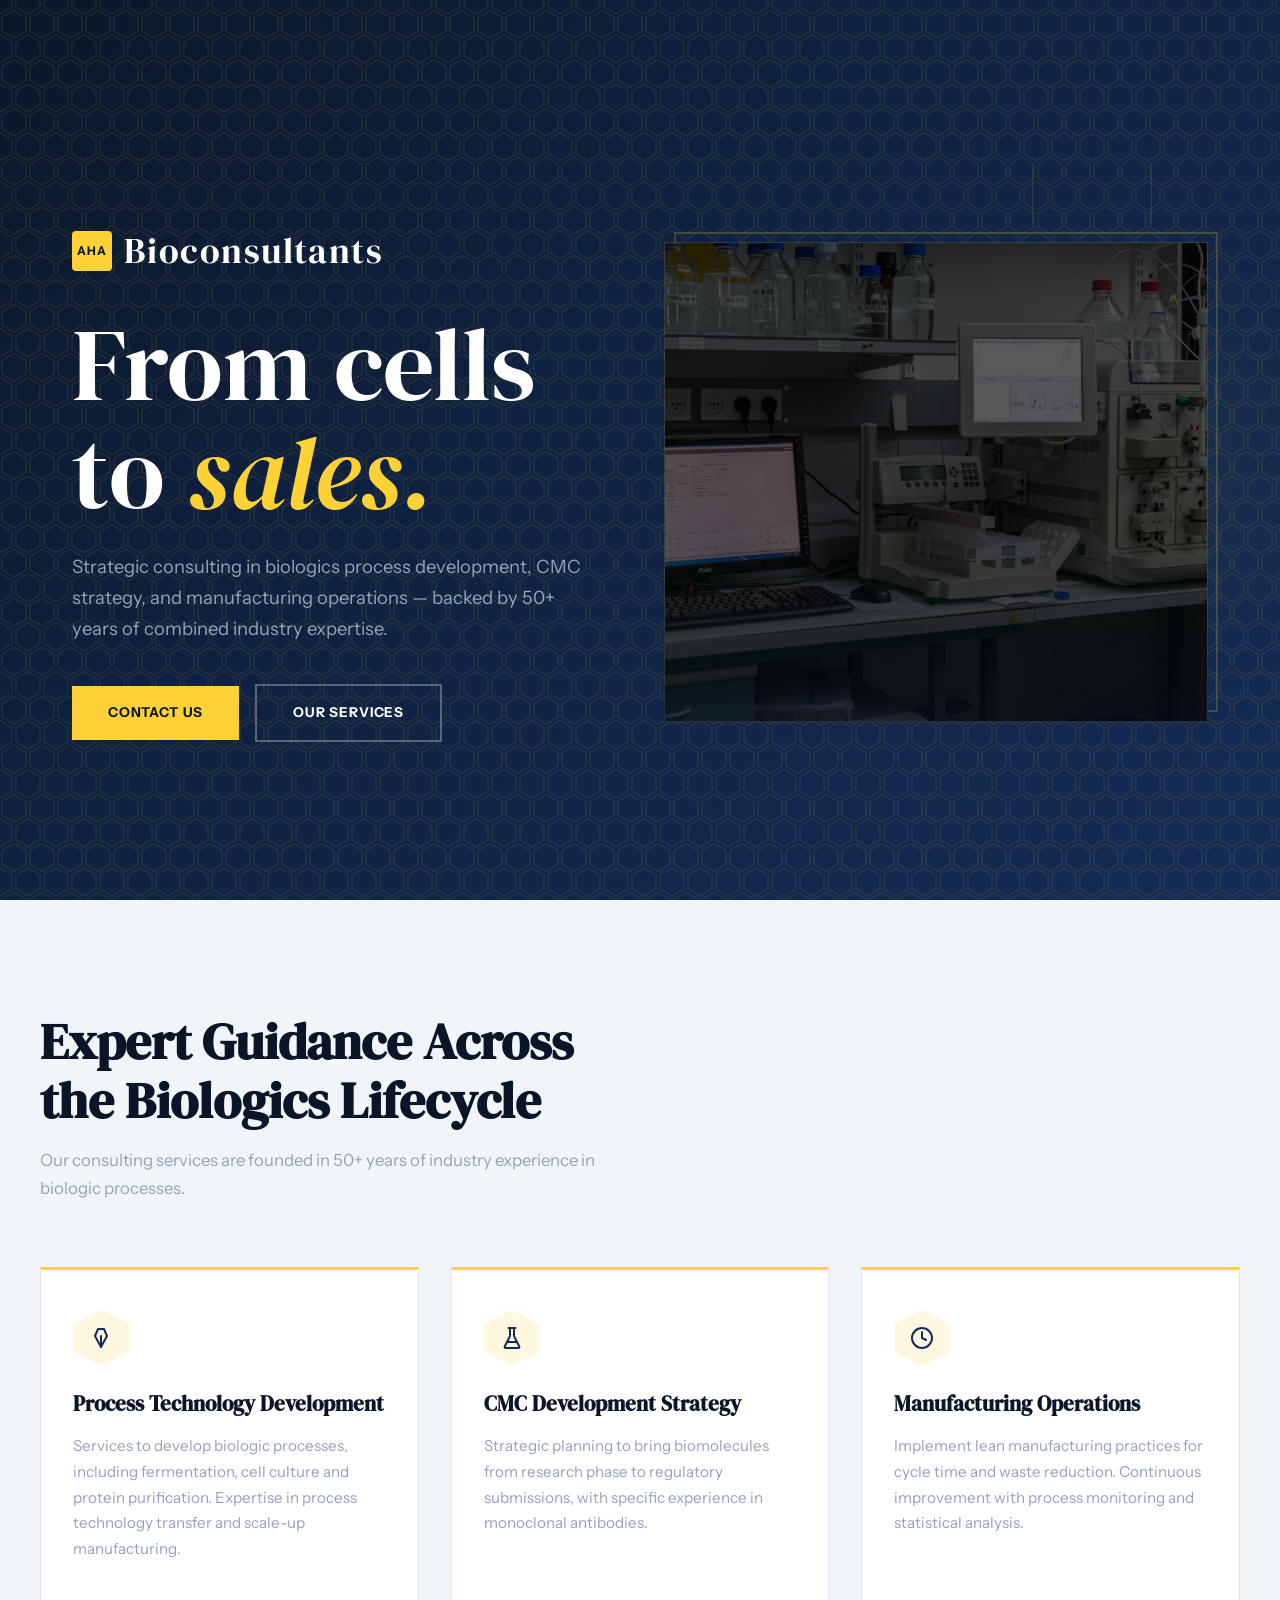
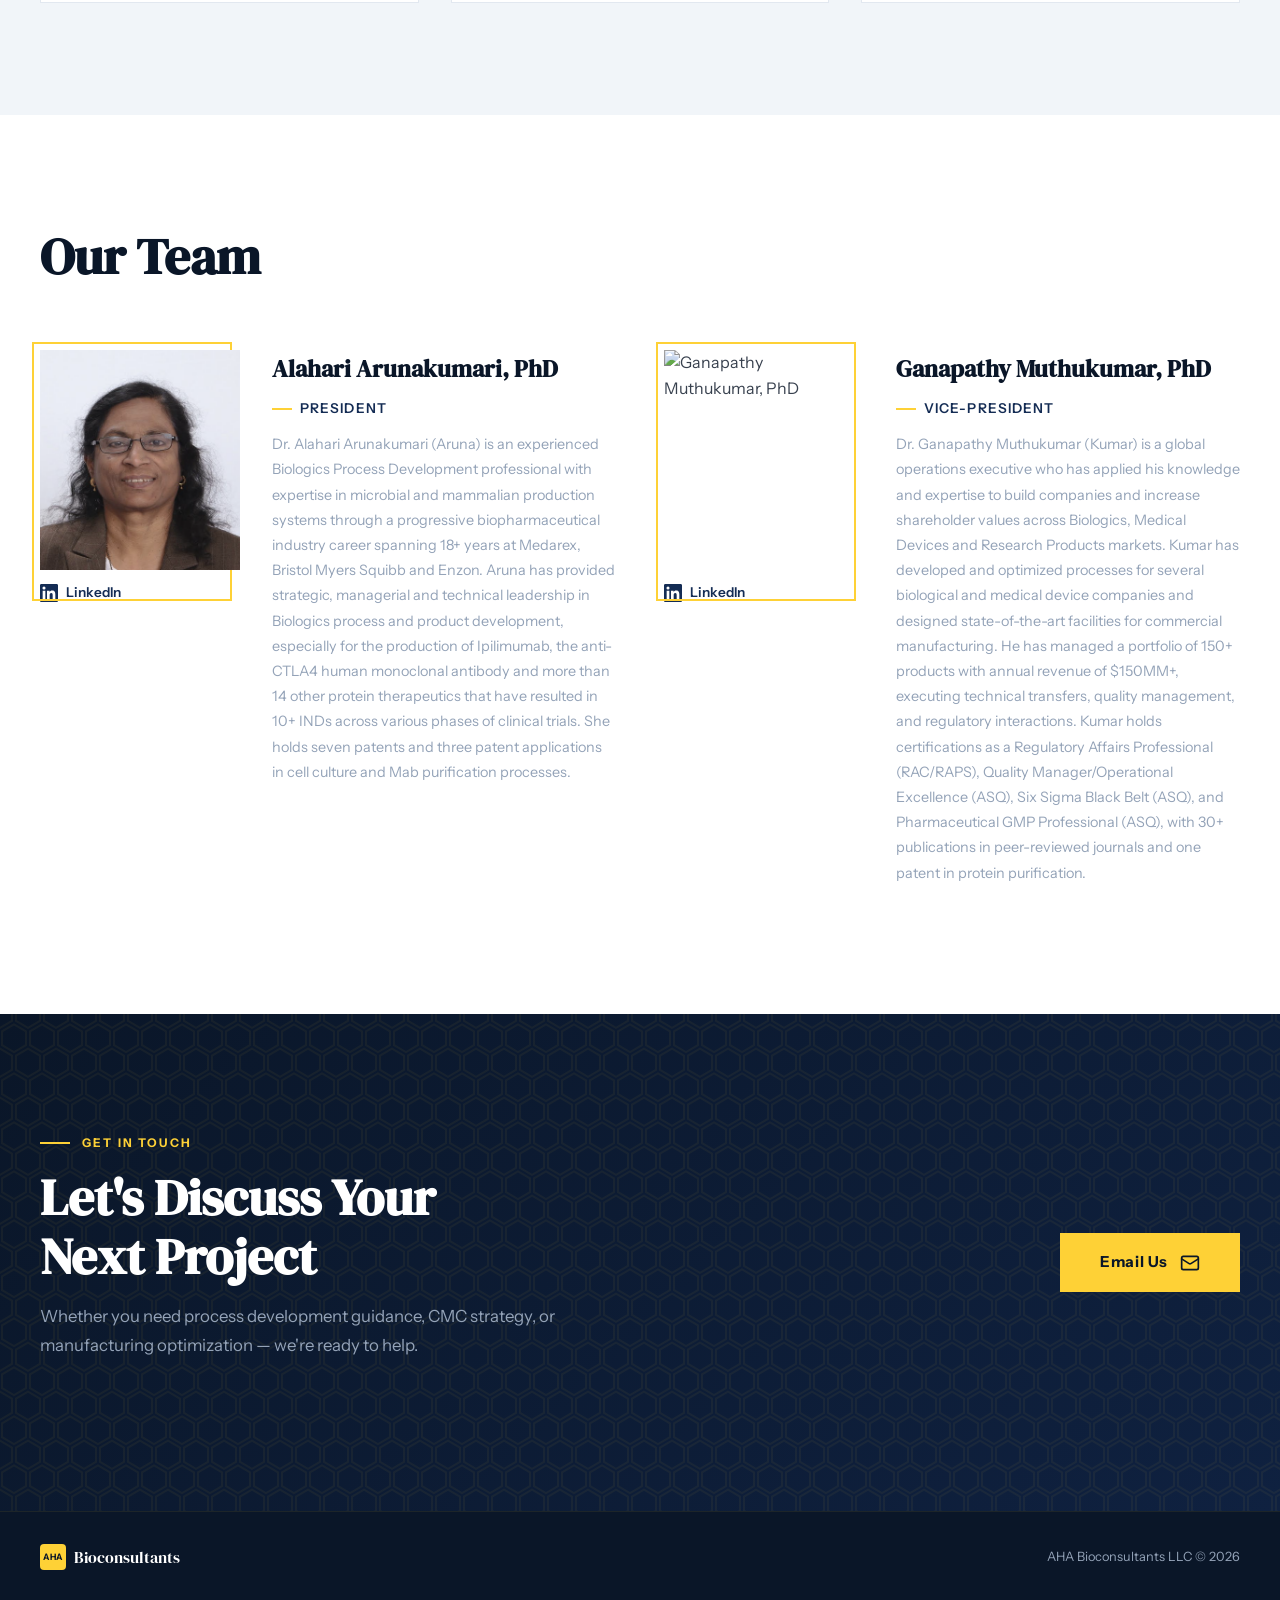
==== commit fee55506: "Move LinkedIn links under photos, change role titles to dark blue - Relocate LinkedIn links from tex" ====
--- a/index.html
+++ b/index.html
@@ -523,7 +523,7 @@
             font-weight: 600;
             letter-spacing: 0.08em;
             text-transform: uppercase;
-            color: var(--yellow);
+            color: var(--navy-700);
             display: inline-flex;
             align-items: center;
             gap: 0.5rem;
@@ -553,6 +553,7 @@
             font-weight: 600;
             color: var(--navy-700);
             transition: color 0.3s ease;
+            margin-top: 0.75rem;
         }
 
         .team-card__linkedin:hover {
@@ -857,29 +858,29 @@
                 <div class="team-card animate-on-scroll">
                     <div class="team-card__photo-wrap">
                         <img src="./img/aruna.png" alt="Alahari Arunakumari, PhD" class="team-card__photo">
+                        <a href="https://www.linkedin.com/in/arunakumari-alahari-phd-083aa74/" target="_blank" rel="noopener noreferrer" class="team-card__linkedin">
+                            <svg xmlns="http://www.w3.org/2000/svg" viewBox="0 0 24 24" fill="currentColor"><path d="M20.447 20.452h-3.554v-5.569c0-1.328-.027-3.037-1.852-3.037-1.853 0-2.136 1.445-2.136 2.939v5.667H9.351V9h3.414v1.561h.046c.477-.9 1.637-1.85 3.37-1.85 3.601 0 4.267 2.37 4.267 5.455v6.286zM5.337 7.433a2.062 2.062 0 01-2.063-2.065 2.064 2.064 0 112.063 2.065zm1.782 13.019H3.555V9h3.564v11.452zM22.225 0H1.771C.792 0 0 .774 0 1.729v20.542C0 23.227.792 24 1.771 24h20.451C23.2 24 24 23.227 24 22.271V1.729C24 .774 23.2 0 22.222 0h.003z"/></svg>
+                            LinkedIn
+                        </a>
                     </div>
                     <div>
                         <h3 class="team-card__name">Alahari Arunakumari, PhD</h3>
                         <div class="team-card__role">President</div>
                         <p class="team-card__bio">Dr. Alahari Arunakumari (Aruna) is an experienced Biologics Process Development professional with expertise in microbial and mammalian production systems through a progressive biopharmaceutical industry career spanning 18+ years at Medarex, Bristol Myers Squibb and Enzon. Aruna has provided strategic, managerial and technical leadership in Biologics process and product development, especially for the production of Ipilimumab, the anti-CTLA4 human monoclonal antibody and more than 14 other protein therapeutics that have resulted in 10+ INDs across various phases of clinical trials. She holds seven patents and three patent applications in cell culture and Mab purification processes.</p>
-                        <a href="https://www.linkedin.com/in/arunakumari-alahari-phd-083aa74/" target="_blank" rel="noopener noreferrer" class="team-card__linkedin">
-                            <svg xmlns="http://www.w3.org/2000/svg" viewBox="0 0 24 24" fill="currentColor"><path d="M20.447 20.452h-3.554v-5.569c0-1.328-.027-3.037-1.852-3.037-1.853 0-2.136 1.445-2.136 2.939v5.667H9.351V9h3.414v1.561h.046c.477-.9 1.637-1.85 3.37-1.85 3.601 0 4.267 2.37 4.267 5.455v6.286zM5.337 7.433a2.062 2.062 0 01-2.063-2.065 2.064 2.064 0 112.063 2.065zm1.782 13.019H3.555V9h3.564v11.452zM22.225 0H1.771C.792 0 0 .774 0 1.729v20.542C0 23.227.792 24 1.771 24h20.451C23.2 24 24 23.227 24 22.271V1.729C24 .774 23.2 0 22.222 0h.003z"/></svg>
-                            LinkedIn
-                        </a>
                     </div>
                 </div>
                 <div class="team-card animate-on-scroll">
                     <div class="team-card__photo-wrap">
                         <img src="./img/kumar.jpg" alt="Ganapathy Muthukumar, PhD" class="team-card__photo">
+                        <a href="https://www.linkedin.com/in/ganapathy-muthukumar-576a6b1/" target="_blank" rel="noopener noreferrer" class="team-card__linkedin">
+                            <svg xmlns="http://www.w3.org/2000/svg" viewBox="0 0 24 24" fill="currentColor"><path d="M20.447 20.452h-3.554v-5.569c0-1.328-.027-3.037-1.852-3.037-1.853 0-2.136 1.445-2.136 2.939v5.667H9.351V9h3.414v1.561h.046c.477-.9 1.637-1.85 3.37-1.85 3.601 0 4.267 2.37 4.267 5.455v6.286zM5.337 7.433a2.062 2.062 0 01-2.063-2.065 2.064 2.064 0 112.063 2.065zm1.782 13.019H3.555V9h3.564v11.452zM22.225 0H1.771C.792 0 0 .774 0 1.729v20.542C0 23.227.792 24 1.771 24h20.451C23.2 24 24 23.227 24 22.271V1.729C24 .774 23.2 0 22.222 0h.003z"/></svg>
+                            LinkedIn
+                        </a>
                     </div>
                     <div>
                         <h3 class="team-card__name">Ganapathy Muthukumar, PhD</h3>
                         <div class="team-card__role">Vice-President</div>
                         <p class="team-card__bio">Dr. Ganapathy Muthukumar (Kumar) is a global operations executive who has applied his knowledge and expertise to build companies and increase shareholder values across Biologics, Medical Devices and Research Products markets. Kumar has developed and optimized processes for several biological and medical device companies and designed state-of-the-art facilities for commercial manufacturing. He has managed a portfolio of 150+ products with annual revenue of $150MM+, executing technical transfers, quality management, and regulatory interactions. Kumar holds certifications as a Regulatory Affairs Professional (RAC/RAPS), Quality Manager/Operational Excellence (ASQ), Six Sigma Black Belt (ASQ), and Pharmaceutical GMP Professional (ASQ), with 30+ publications in peer-reviewed journals and one patent in protein purification.</p>
-                        <a href="https://www.linkedin.com/in/ganapathy-muthukumar-576a6b1/" target="_blank" rel="noopener noreferrer" class="team-card__linkedin">
-                            <svg xmlns="http://www.w3.org/2000/svg" viewBox="0 0 24 24" fill="currentColor"><path d="M20.447 20.452h-3.554v-5.569c0-1.328-.027-3.037-1.852-3.037-1.853 0-2.136 1.445-2.136 2.939v5.667H9.351V9h3.414v1.561h.046c.477-.9 1.637-1.85 3.37-1.85 3.601 0 4.267 2.37 4.267 5.455v6.286zM5.337 7.433a2.062 2.062 0 01-2.063-2.065 2.064 2.064 0 112.063 2.065zm1.782 13.019H3.555V9h3.564v11.452zM22.225 0H1.771C.792 0 0 .774 0 1.729v20.542C0 23.227.792 24 1.771 24h20.451C23.2 24 24 23.227 24 22.271V1.729C24 .774 23.2 0 22.222 0h.003z"/></svg>
-                            LinkedIn
-                        </a>
                     </div>
                 </div>
             </div>
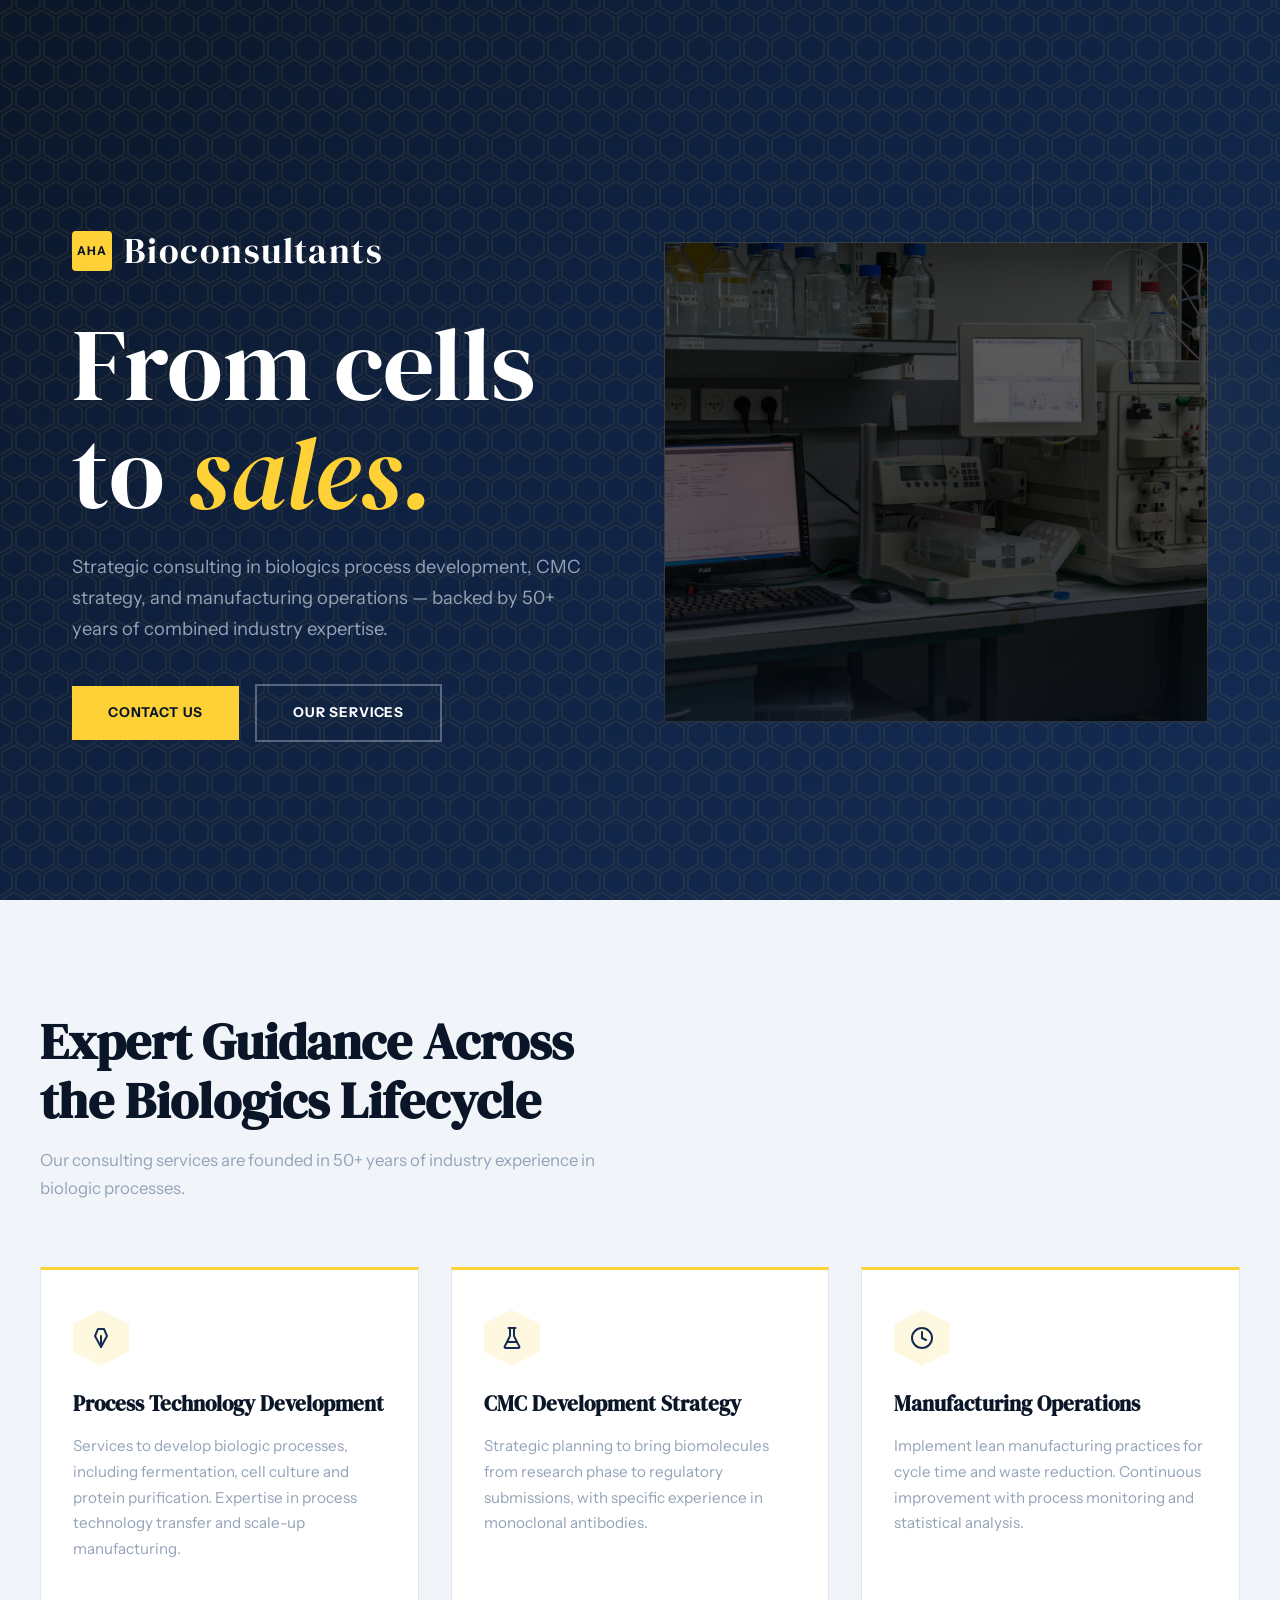
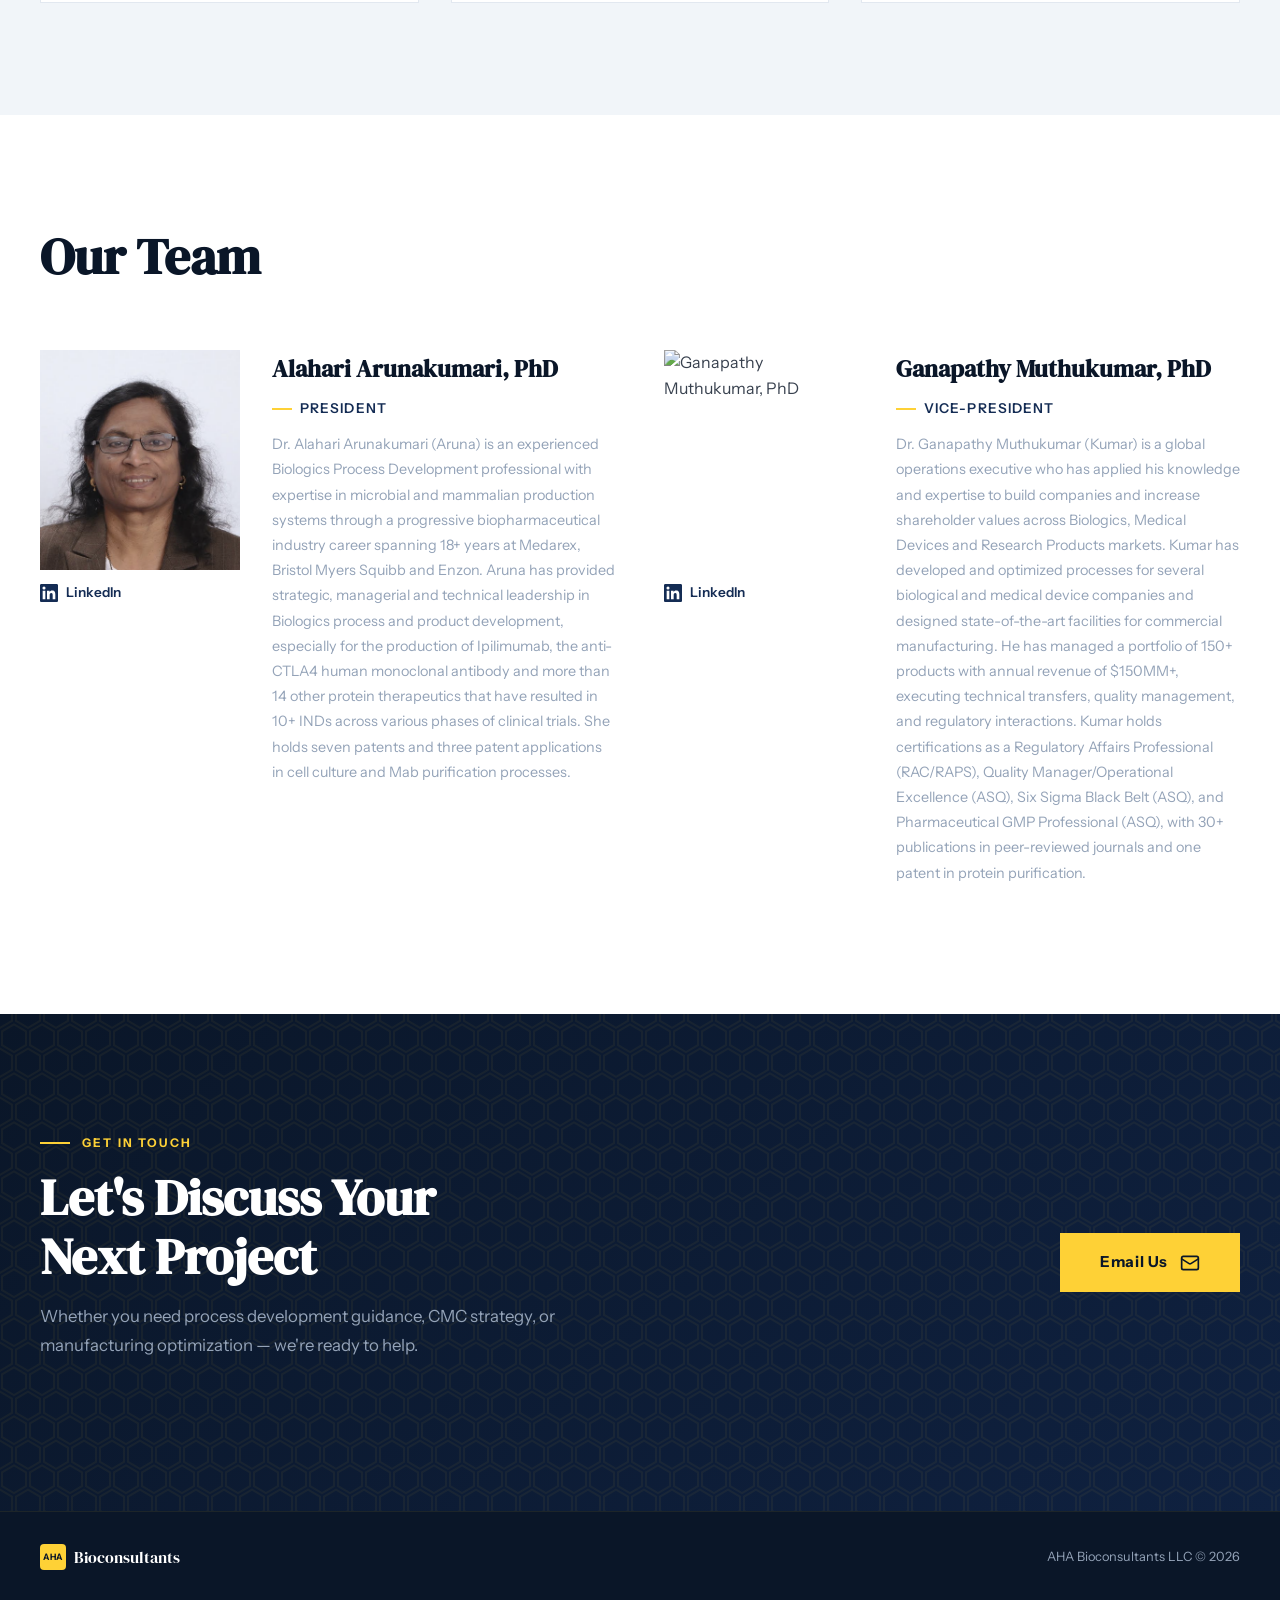
==== commit 354b781a: "Remove yellow offset borders from hero and team photos Co-Authored-By: Claude Opus 4.6 <noreply@anth" ====
--- a/index.html
+++ b/index.html
@@ -325,14 +325,7 @@
         }
 
         .hero__image-wrap::before {
-            content: '';
-            position: absolute;
-            top: -10px;
-            right: -10px;
-            bottom: 10px;
-            left: 10px;
-            border: 2px solid rgba(254, 209, 54, 0.2);
-            z-index: -1;
+            display: none;
         }
 
         .hero__image-wrap::after {
@@ -487,14 +480,7 @@
         }
 
         .team-card__photo-wrap::before {
-            content: '';
-            position: absolute;
-            top: -8px;
-            left: -8px;
-            right: 8px;
-            bottom: 8px;
-            border: 2px solid var(--yellow);
-            z-index: 0;
+            display: none;
         }
 
         .team-card__photo {
